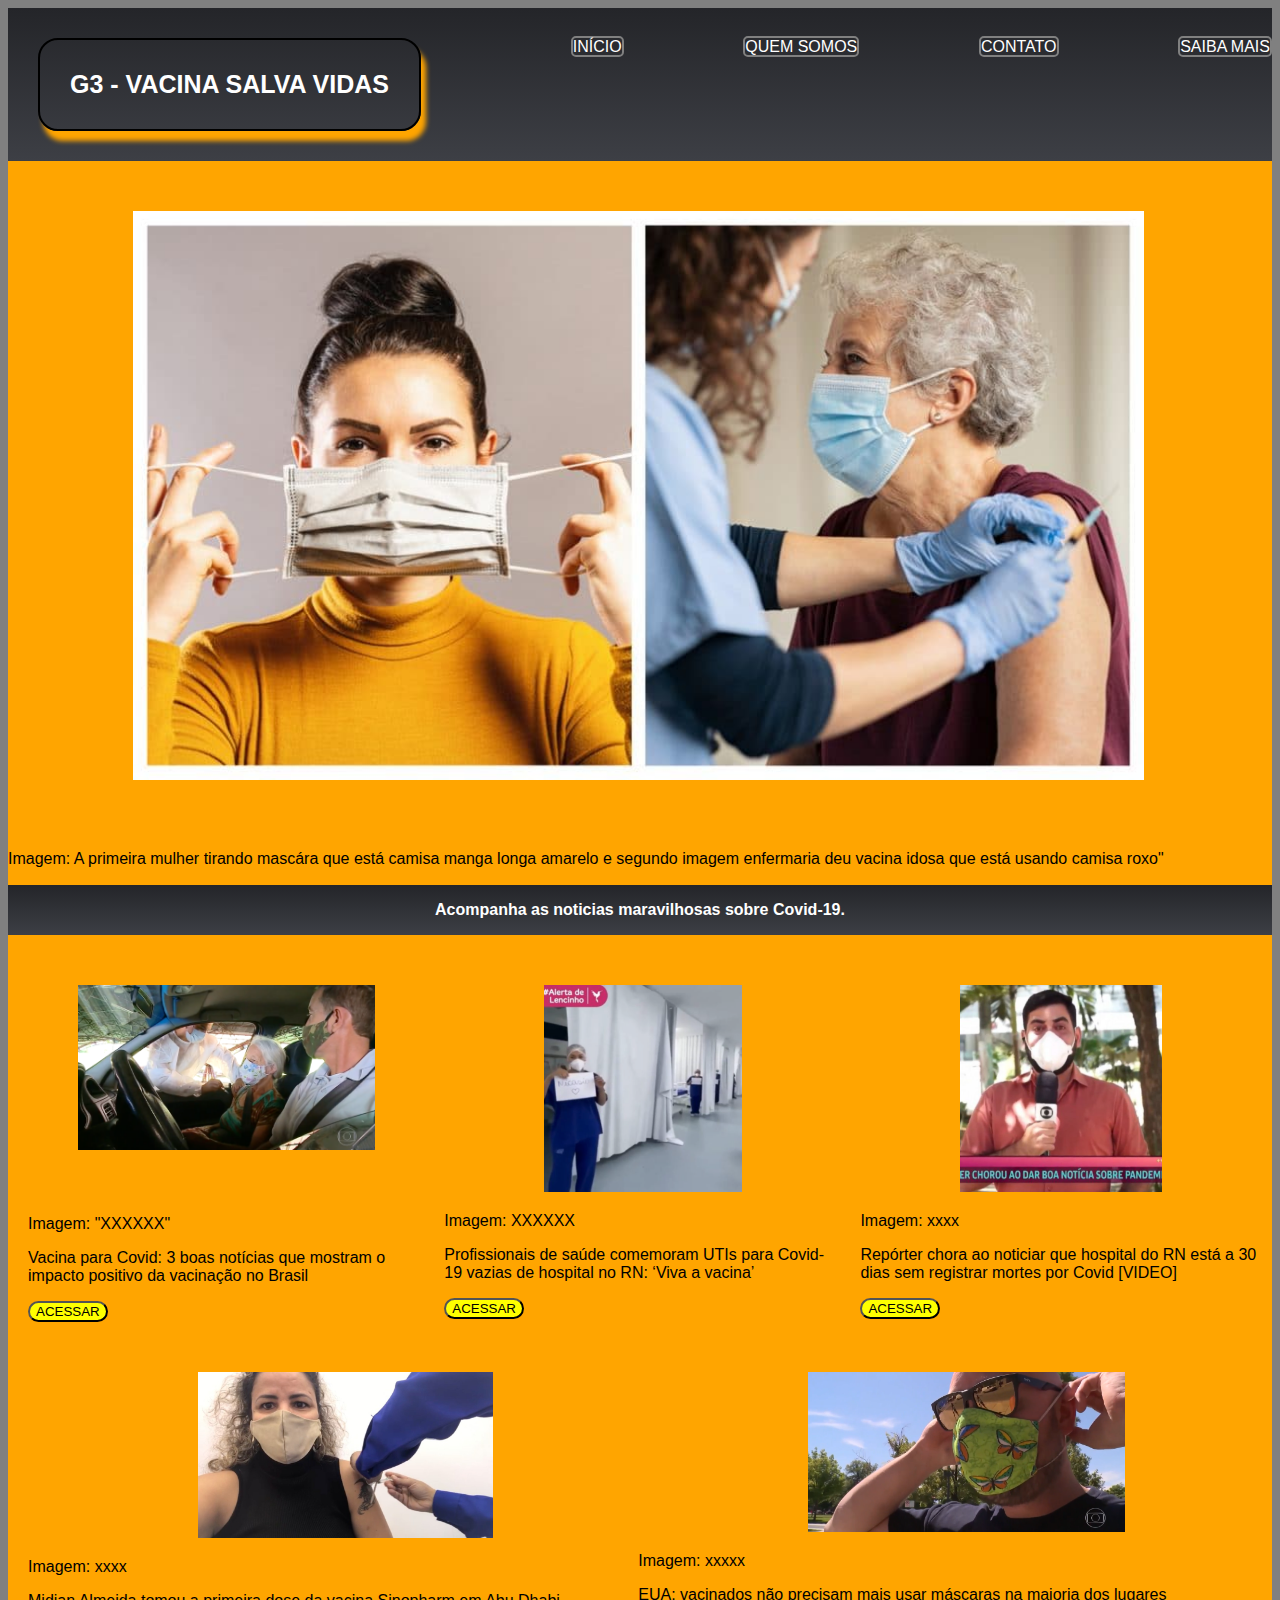
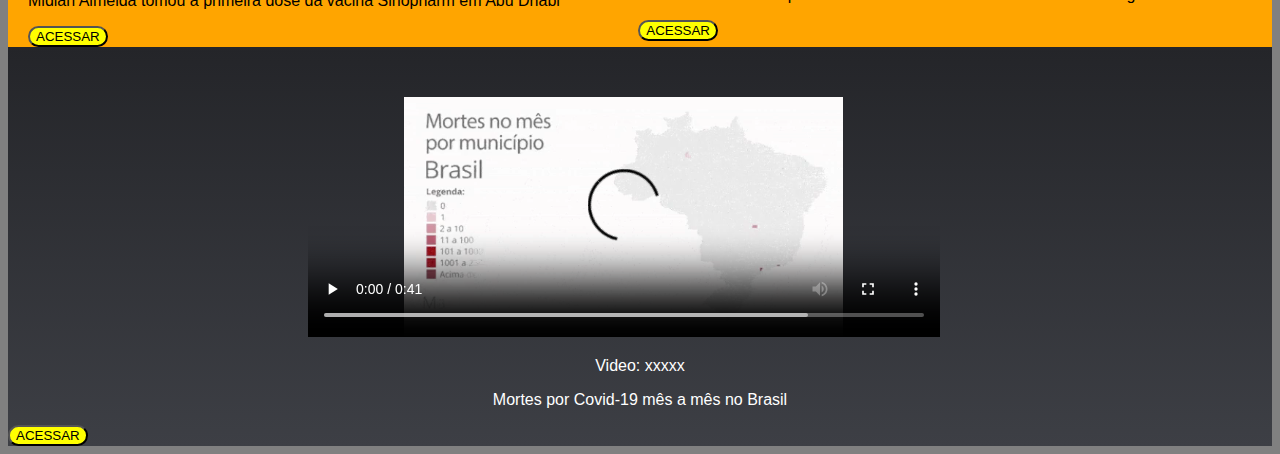
==== html/index.html @ f79d2aa0 "corrigindo+ quem somos e saiba mais" ====
<!DOCTYPE html>
<html lang="pt-br">
<head>
    <meta charset="UTF-8">
    <meta http-equiv="X-UA-Compatible" content="IE=edge">
    <meta name="viewport" content="width=device-width, initial-scale=1.0">
    <link rel="stylesheet" href="../css/estilo.css">
    <title>G3 - Notícias de COVID-19</title>
</head>

<body>

    <!--NAVEGAÇÃO-->
    <div id="navbar">
        <div id="title"> G3 - VACINA SALVA VIDAS </div>
        <div> <a href="index.html" > INÍCIO </a> </div> 
        <div> <a href="QUEM SOMOS.html"> QUEM SOMOS </a> </div>
        <div> <a href="CONTATO.html"> CONTATO </a> </div>
        <div> <a href="SAIBA MAIS.html"> SAIBA MAIS </a> </div>
    </div>
    
    <!--2 IMAGENS VACINADAS-->
    <div id="noticiasPrincipais">
        <img id="imagensPrincipais" src="../imagem/2 pessoas vacinado e livre.jpg" width="80%"/>
        <p> Imagem: A primeira mulher tirando mascára que está camisa manga longa amarelo e segundo imagem enfermaria deu vacina idosa que está usando camisa roxo" </p>
    </div>

    <!--INÍCIO DE NOTÍCIAS-->
    <div id="noticiasGerais">
        <p id="fonte">Acompanha as noticias maravilhosas sobre Covid-19.</p>
    </div>

    <!--QUADRO 1 DE NOTÍCIAS-->
    <div id="noticias1">
        <div class="noticia">
            <img id="imagemPrimario" src="../imagem/A primeira link .png" />
            <p>Imagem: "XXXXXX" </p>
            <p>Vacina para Covid: 3 boas notícias que mostram o impacto positivo da vacinação no Brasil</p>
            <div> <button class="botao" href="SAIBA MAIS.html"> ACESSAR </button> </div>
        </div>  

        <div class="noticia">
            <img id="imagemSecundaria" src="../imagem/segundo link.png" />
            <p>Imagem: XXXXXX</p>
            <p>Profissionais de saúde comemoram UTIs para Covid-19 vazias de hospital no RN: ‘Viva a vacina’</p>
            <div> <button class="botao" href="SAIBA MAIS.html"> ACESSAR </button> </div>
        </div>       

        <div class="noticia">
            <img id="imagemTerceira" src="../imagem/terceiro link.png" />
            <p>Imagem: xxxx</p>
            <p>Repórter chora ao noticiar que hospital do RN está a 30 dias sem registrar mortes por Covid [VIDEO]</p>
            <div> <button class="botao" href="SAIBA MAIS.html"> ACESSAR </button> </div>
        </div>        
    </div>

    <!--QUADRO 2 DE NOTÍCIAS-->
    <div id="noticias2">
        <div class="noticia2">
            <img class="imagem1" src="../imagem/quarta link.jpeg" />
            <p>Imagem: xxxx</p>
            <p>Midian Almeida tomou a primeira dose da vacina Sinopharm em Abu Dhabi</p>
            <div> <button class="botao"href="SAIBA MAIS.html"> ACESSAR </button> </div>
        </div>

        <div class="noticia2">
            <img class="imagem1" src="../imagem/quinto link.png"  />
            <p>Imagem: xxxxx</p>
            <p>EUA: vacinados não precisam mais usar máscaras na maioria dos lugares</p>
            <div> <button class="botao" href="SAIBA MAIS.html"> ACESSAR </button> </div>
        </div>
    </div>

    <!--QUADRO 3 DE VIDEO-->
    <div id=videoContainer>
        <video id="video" width="320" height="240" controls="controls" autoplay="autoplay">
            <source src="../imagem/mes-a-mes.mp4" type="video/mp4">
            <object data="" width="320" height="240">
            <embed width="320" height="240" src="mes-a-mes.mp4">
            </object>
        </video>
        <p class="fonteVideo">Video: xxxxx</p>
        <p class="fonteVideo">Mortes por Covid-19 mês a mês no Brasil</p>
        <div> <button class="botao" href="SAIBA MAIS.html"> ACESSAR </button> </div>
    </div>

</body>
</html>
---- css/estilo.css ----
body{
    background-color: gray;
    font-family:sans-serif;

}

/* NAVEGAÇÃO */
#navbar{
    display: flex;
    justify-content: space-between;
    padding-top: 30px;
    padding-bottom: 30px;
    background-image:  linear-gradient(#242529, #3D3F45);
    
}

a{
    color: white;
    text-decoration: unset;
    border-radius: 5px;
    border: gray 2px solid;
}

#title{
    border-radius: 20px;
    border: black 2px solid;
    justify-content: center;
    display: flex; 
    padding: 30px;
    margin-left: 30px;
    margin-right: 30px;
    font-size: 25px;
    font-style: 20px solid;
    color: white;
    box-shadow: orange 5px 10px 5px;
    font-weight: bold;
} 

/* 2 IMAGENS VACINADAS */
#noticiasPrincipais{
    background-color: orange;
    padding-bottom: 1px;   
}

#imagensPrincipais{
    padding-left: 125px;
    padding-top: 50px;
    padding-bottom: 50px;   
}

/* INÍCIO DE NOTÍCIAS */
#noticiasGerais{
    background-image:linear-gradient(#242529, #3D3F45);
    justify-content: center;
    display: flex;
    margin-top: 0px;
    
}

#fonte{
    color: white;
    font-weight: bold;
}

/* QUADRO 1 DE NOTICIAS */
#noticias1{
    display: flex;
    justify-content: space-between;
    background-color: orange;
    width: 100%;
}

.noticia{
    margin-left: 20px;
}

#imagemPrimario{
    width: 75%;
    padding-top: 50px;
    padding-left: 50px;
    padding-bottom: 45px;
}

#imagemSecundaria{
    padding-left: 100px;
    padding-top: 50px;
    width: 50%;
}

#imagemTerceira{
    padding-left: 100px;
    padding-top: 50px;
    width: 49%;
    padding-bottom: 0px;
}

/* QUADRO 2 DE NOTÍCIAS */
#noticias2{
    display: flex;
    justify-content: space-between;
    background-color: orange;

}

.noticia2{
    margin-left: 20px;
    
}

.imagem1{
    padding-left: 170px;
    padding-top: 50px;
    width: 50%;
    
}

/* QUADRO 3 DE VIDEO */
#videoContainer{
    background-image:linear-gradient(#242529, #3D3F45);
        
}

.fonteVideo{
    justify-content: center;
    display: flex;
    color: white;

}

#video{
    padding-left: 300px;
    width: 50%;
    padding-top: 50px;
    
}

/* BOTÃO */
.botao{
    background-color: yellow;
    border-radius: 20px; 
}
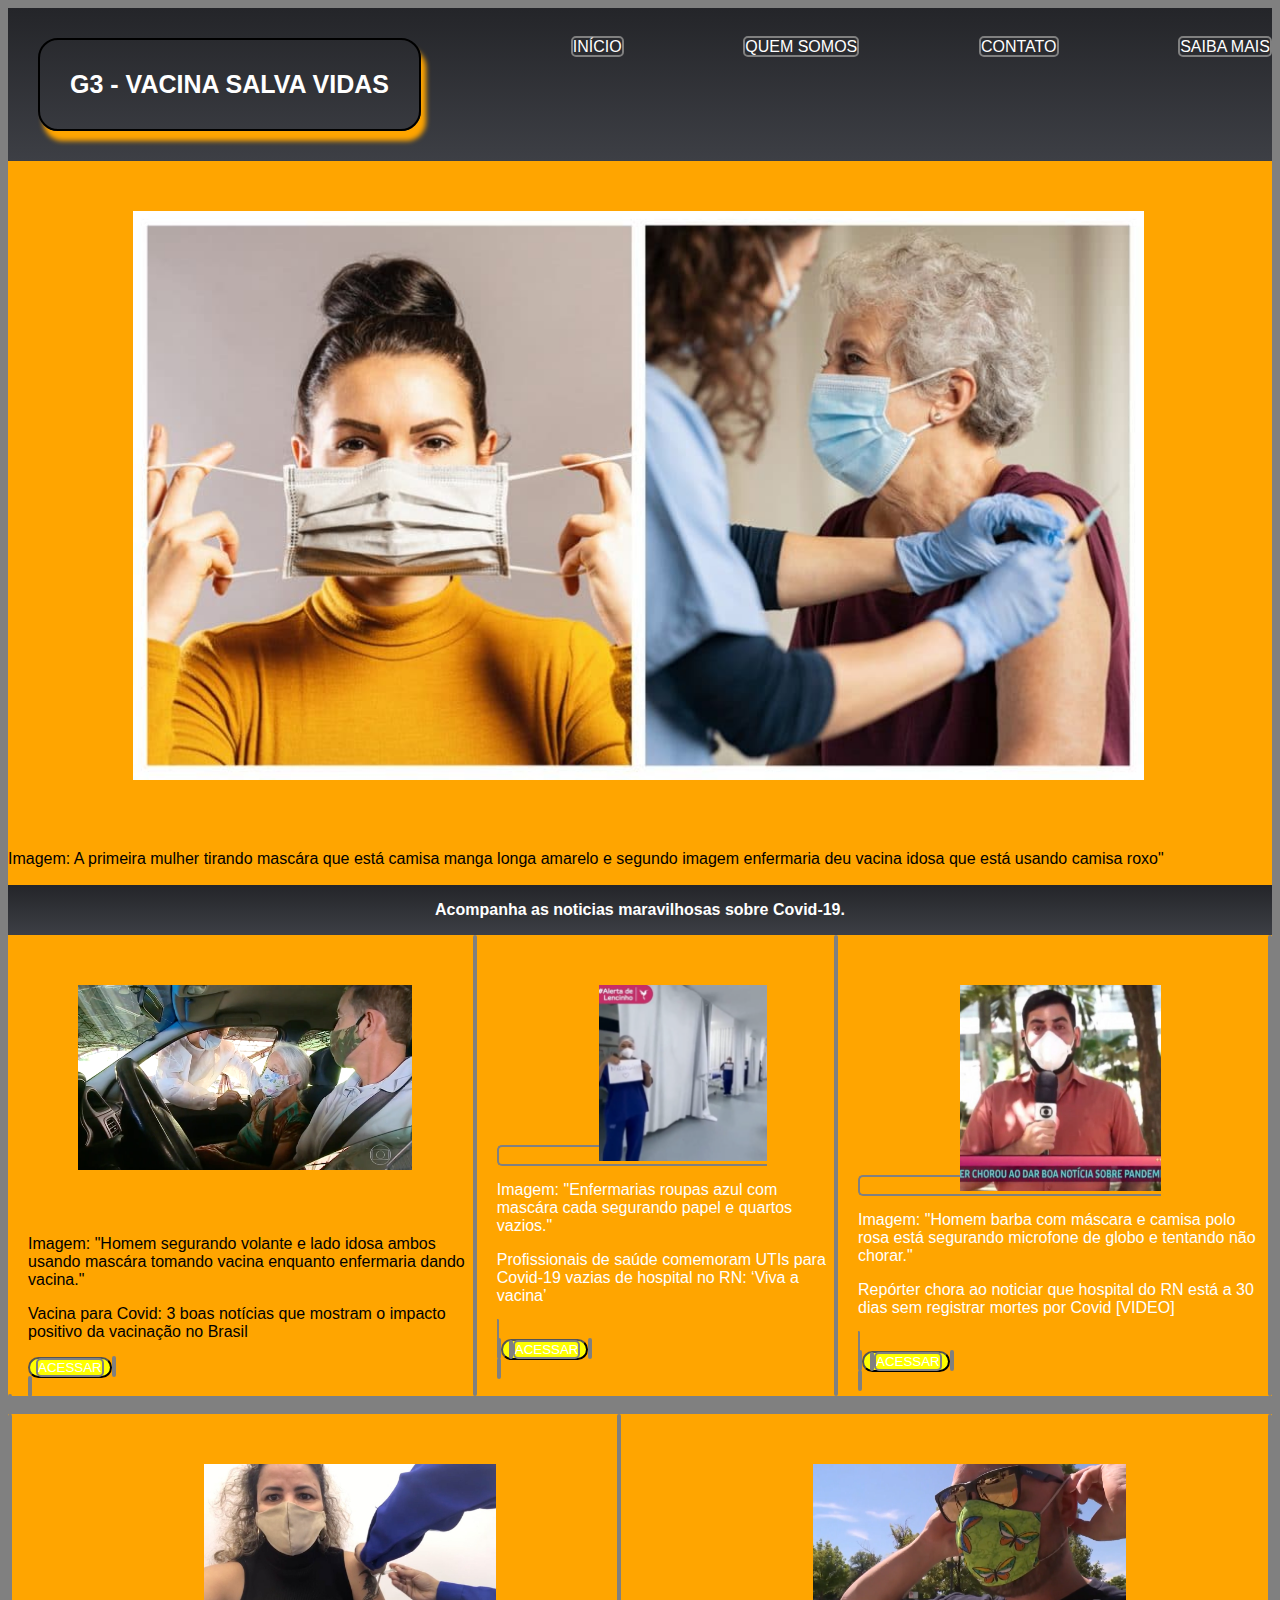
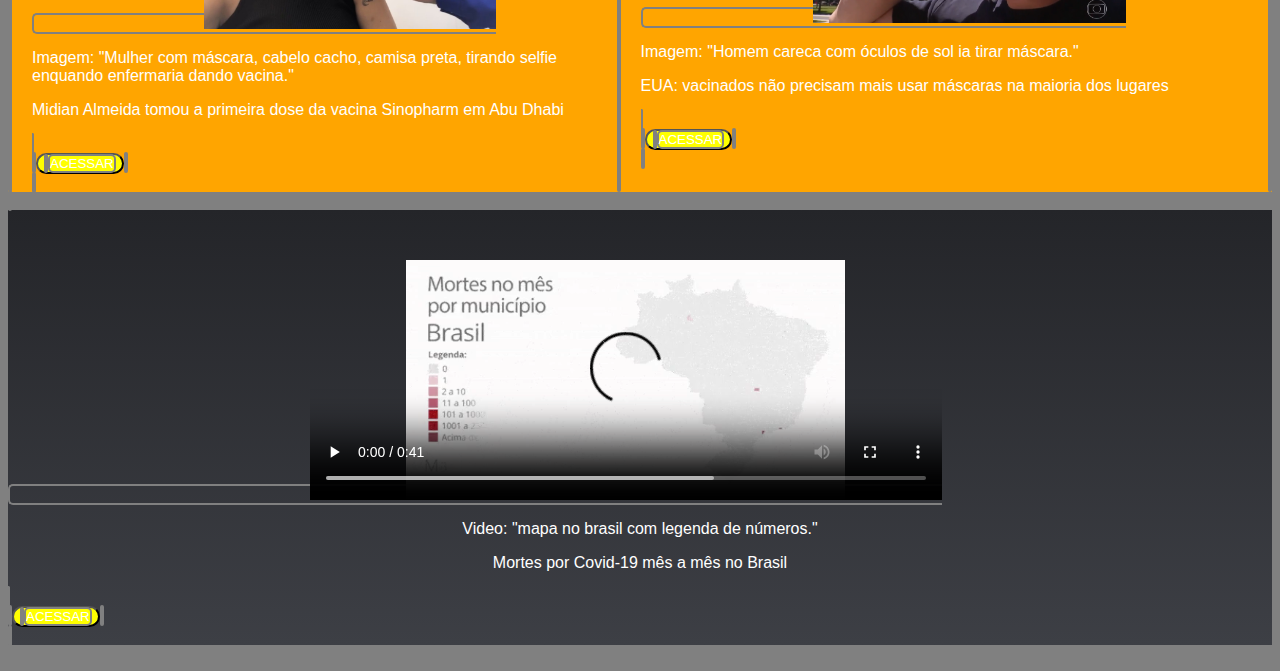
==== commit 7b4086cf: "quase pronto html." ====
--- a/html/index.html
+++ b/html/index.html
@@ -34,23 +34,23 @@
     <div id="noticias1">
         <div class="noticia">
             <img id="imagemPrimario" src="../imagem/A primeira link .png" />
-            <p>Imagem: "XXXXXX" </p>
+            <p>Imagem: "Homem segurando volante e lado idosa ambos usando mascára tomando vacina enquanto enfermaria dando vacina." </p>
             <p>Vacina para Covid: 3 boas notícias que mostram o impacto positivo da vacinação no Brasil</p>
-            <div> <button class="botao" href="SAIBA MAIS.html"> ACESSAR </button> </div>
+            <div> <button class="botao"> <a href="https://g1.globo.com/bemestar/vacina/noticia/2021/05/04/vacina-para-covid-3-boas-noticias-que-mostram-o-impacto-positivo-da-vacinacao-no-brasil.ghtml"> ACESSAR </button> </div>
         </div>  
 
         <div class="noticia">
             <img id="imagemSecundaria" src="../imagem/segundo link.png" />
-            <p>Imagem: XXXXXX</p>
+            <p>Imagem: "Enfermarias roupas azul com mascára cada segurando papel e quartos vazios."</p>
             <p>Profissionais de saúde comemoram UTIs para Covid-19 vazias de hospital no RN: ‘Viva a vacina’</p>
-            <div> <button class="botao" href="SAIBA MAIS.html"> ACESSAR </button> </div>
+            <div> <button class="botao"> <a href="https://razoesparaacreditar.com/hospital-comemora-utis-vazias-covid-19-rn/"> ACESSAR </button> </div>
         </div>       
 
         <div class="noticia">
             <img id="imagemTerceira" src="../imagem/terceiro link.png" />
-            <p>Imagem: xxxx</p>
+            <p>Imagem: "Homem barba com máscara e camisa polo rosa está segurando microfone de globo e tentando não chorar."</p>
             <p>Repórter chora ao noticiar que hospital do RN está a 30 dias sem registrar mortes por Covid [VIDEO]</p>
-            <div> <button class="botao" href="SAIBA MAIS.html"> ACESSAR </button> </div>
+            <div> <button class="botao"> <a href="https://razoesparaacreditar.com/reporter-chora-noticia-hospital-sem-mortes/"> ACESSAR </button> </div>
         </div>        
     </div>
 
@@ -58,16 +58,16 @@
     <div id="noticias2">
         <div class="noticia2">
             <img class="imagem1" src="../imagem/quarta link.jpeg" />
-            <p>Imagem: xxxx</p>
+            <p>Imagem: "Mulher com máscara, cabelo cacho, camisa preta, tirando selfie enquando enfermaria dando vacina."</p>
             <p>Midian Almeida tomou a primeira dose da vacina Sinopharm em Abu Dhabi</p>
-            <div> <button class="botao"href="SAIBA MAIS.html"> ACESSAR </button> </div>
+            <div> <button class="botao"> <a href="https://g1.globo.com/rs/rio-grande-do-sul/noticia/2020/12/29/muito-emocionada-descreve-brasileira-que-tomou-a-vacina-contra-a-covid-19-nos-emirados-arabes.ghtml"> ACESSAR </button> </div>
         </div>
 
         <div class="noticia2">
             <img class="imagem1" src="../imagem/quinto link.png"  />
-            <p>Imagem: xxxxx</p>
+            <p>Imagem: "Homem careca com óculos de sol ia tirar máscara."</p>
             <p>EUA: vacinados não precisam mais usar máscaras na maioria dos lugares</p>
-            <div> <button class="botao" href="SAIBA MAIS.html"> ACESSAR </button> </div>
+            <div> <button class="botao"> <a href="https://g1.globo.com/jornal-nacional/noticia/2021/05/13/eua-retiram-obrigatoriedade-do-uso-de-mascara-para-vacinados-na-maioria-dos-ambientes.ghtml"> ACESSAR </button> </div>
         </div>
     </div>
 
@@ -79,9 +79,9 @@
             <embed width="320" height="240" src="mes-a-mes.mp4">
             </object>
         </video>
-        <p class="fonteVideo">Video: xxxxx</p>
+        <p class="fonteVideo">Video: "mapa no brasil com legenda de números."</p>
         <p class="fonteVideo">Mortes por Covid-19 mês a mês no Brasil</p>
-        <div> <button class="botao" href="SAIBA MAIS.html"> ACESSAR </button> </div>
+        <div> <button class="botao"> <a href="https://g1.globo.com/saude/coronavirus/noticia/2021/10/07/mais-da-metade-dos-municipios-brasileiros-nao-registra-mortes-por-covid-19-em-setembro-maior-indice-desde-maio-de-2020.ghtml"> ACESSAR </button> </div>
     </div>
 
 </body>
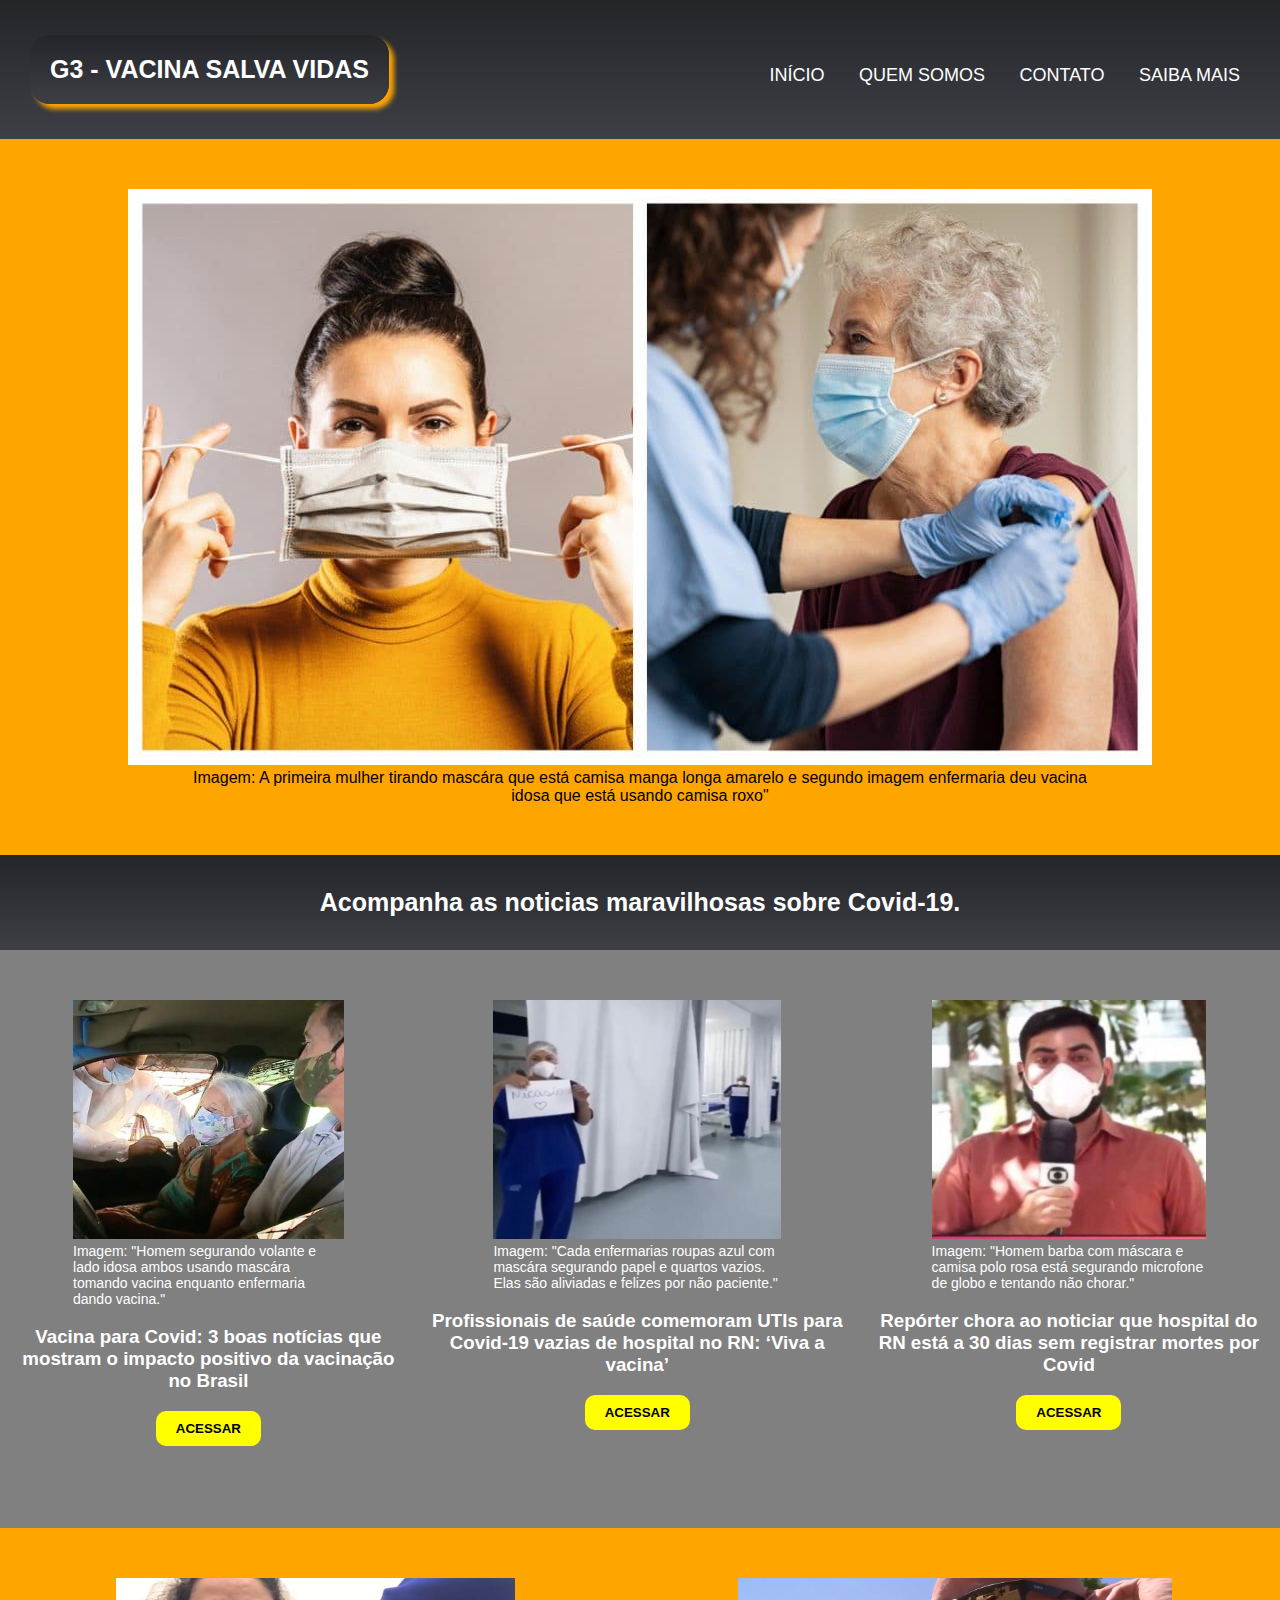
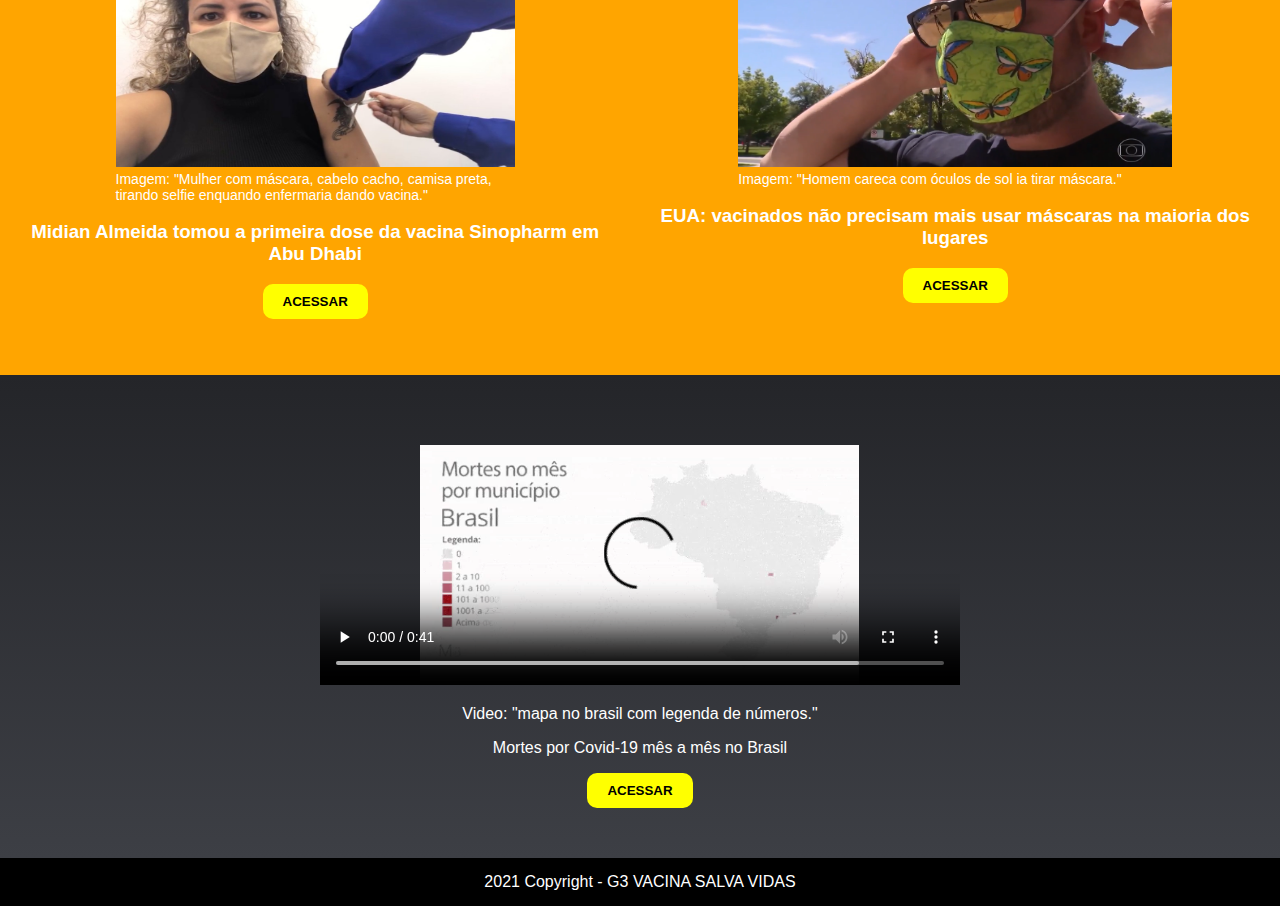
==== commit 58a33552: "fim" ====
--- a/html/index.html
+++ b/html/index.html
@@ -1,5 +1,6 @@
 <!DOCTYPE html>
 <html lang="pt-br">
+
 <head>
     <meta charset="UTF-8">
     <meta http-equiv="X-UA-Compatible" content="IE=edge">
@@ -11,79 +12,95 @@
 <body>
 
     <!--NAVEGAÇÃO-->
-    <div id="navbar">
-        <div id="title"> G3 - VACINA SALVA VIDAS </div>
-        <div> <a href="index.html" > INÍCIO </a> </div> 
-        <div> <a href="QUEM SOMOS.html"> QUEM SOMOS </a> </div>
-        <div> <a href="CONTATO.html"> CONTATO </a> </div>
-        <div> <a href="SAIBA MAIS.html"> SAIBA MAIS </a> </div>
+    <div class="navbar">
+        <div class="title"> G3 - VACINA SALVA VIDAS </div>
+        <ul>
+            <li><a href="index.html"> INÍCIO </a></li>
+            <li><a href="quemsomos.html"> QUEM SOMOS</a></li>
+            <li><a href="contato.html"> CONTATO </a></li>
+            <li><a href="saibamais.html"> SAIBA MAIS </a></li>
+        </ul>
     </div>
-    
+
     <!--2 IMAGENS VACINADAS-->
-    <div id="noticiasPrincipais">
-        <img id="imagensPrincipais" src="../imagem/2 pessoas vacinado e livre.jpg" width="80%"/>
-        <p> Imagem: A primeira mulher tirando mascára que está camisa manga longa amarelo e segundo imagem enfermaria deu vacina idosa que está usando camisa roxo" </p>
+    <div class="noticiasPrincipais">
+        <div class="imagensPrincipais"><img  src="../imagem/2 pessoas vacinado e livre.jpg" width="80%" />
+        <p> Imagem: A primeira mulher tirando mascára que está camisa manga longa amarelo e segundo imagem enfermaria deu vacina idosa que está usando camisa roxo" </p></div>
     </div>
 
     <!--INÍCIO DE NOTÍCIAS-->
-    <div id="noticiasGerais">
-        <p id="fonte">Acompanha as noticias maravilhosas sobre Covid-19.</p>
+    <div class="noticiasGerais">
+        <p class="fonte">Acompanha as noticias maravilhosas sobre Covid-19.</p>
     </div>
 
     <!--QUADRO 1 DE NOTÍCIAS-->
-    <div id="noticias1">
-        <div class="noticia">
-            <img id="imagemPrimario" src="../imagem/A primeira link .png" />
-            <p>Imagem: "Homem segurando volante e lado idosa ambos usando mascára tomando vacina enquanto enfermaria dando vacina." </p>
-            <p>Vacina para Covid: 3 boas notícias que mostram o impacto positivo da vacinação no Brasil</p>
-            <div> <button class="botao"> <a href="https://g1.globo.com/bemestar/vacina/noticia/2021/05/04/vacina-para-covid-3-boas-noticias-que-mostram-o-impacto-positivo-da-vacinacao-no-brasil.ghtml"> ACESSAR </button> </div>
-        </div>  
+    <div class="bloco1">
+        <div class="noticia1">
+            <img class="imagemNews" src="../imagem/primeirolink.png">
+            <p>Imagem: "Homem segurando volante e lado idosa ambos usando mascára tomando vacina enquanto enfermaria
+                dando vacina." </p>
+            <h3>Vacina para Covid: 3 boas notícias que mostram o impacto positivo da vacinação no Brasil</h3>
+            <button class="botao"><a href="https://g1.globo.com/bemestar/vacina/noticia/2021/05/04/vacina-para-covid-3-boas-noticias-que-mostram-o-impacto-positivo-da-vacinacao-no-brasil.ghtml">
+                        ACESSAR</a></button>
+        </div>
 
-        <div class="noticia">
-            <img id="imagemSecundaria" src="../imagem/segundo link.png" />
-            <p>Imagem: "Enfermarias roupas azul com mascára cada segurando papel e quartos vazios."</p>
-            <p>Profissionais de saúde comemoram UTIs para Covid-19 vazias de hospital no RN: ‘Viva a vacina’</p>
-            <div> <button class="botao"> <a href="https://razoesparaacreditar.com/hospital-comemora-utis-vazias-covid-19-rn/"> ACESSAR </button> </div>
-        </div>       
+        <div class="noticia1">
+            <img class="imagemNews" src="../imagem/segundo_link.png">
+            <p>Imagem: "Cada enfermarias roupas azul com mascára segurando papel e quartos vazios. Elas são aliviadas e felizes por não paciente."</p>
+            <h3>Profissionais de saúde comemoram UTIs para Covid-19 vazias de hospital no RN: ‘Viva a vacina’</h3>
+            <button class="botao"><a href="https://razoesparaacreditar.com/hospital-comemora-utis-vazias-covid-19-rn/"> ACESSAR
+                </a></button>
+        </div>
 
-        <div class="noticia">
-            <img id="imagemTerceira" src="../imagem/terceiro link.png" />
-            <p>Imagem: "Homem barba com máscara e camisa polo rosa está segurando microfone de globo e tentando não chorar."</p>
-            <p>Repórter chora ao noticiar que hospital do RN está a 30 dias sem registrar mortes por Covid [VIDEO]</p>
-            <div> <button class="botao"> <a href="https://razoesparaacreditar.com/reporter-chora-noticia-hospital-sem-mortes/"> ACESSAR </button> </div>
-        </div>        
+        <div class="noticia1">
+            <img class="imagemNews" src="../imagem/terceirolink.png">
+            <p>Imagem: "Homem barba com máscara e camisa polo rosa está segurando microfone de globo e tentando não
+                chorar."</p>
+            <h3>Repórter chora ao noticiar que hospital do RN está a 30 dias sem registrar mortes por Covid</h3>
+            <button class="botao"> <a href="https://razoesparaacreditar.com/reporter-chora-noticia-hospital-sem-mortes/"> ACESSAR
+                </a></button>
+        </div>
     </div>
 
     <!--QUADRO 2 DE NOTÍCIAS-->
-    <div id="noticias2">
+    <div class="bloco2">
         <div class="noticia2">
-            <img class="imagem1" src="../imagem/quarta link.jpeg" />
-            <p>Imagem: "Mulher com máscara, cabelo cacho, camisa preta, tirando selfie enquando enfermaria dando vacina."</p>
-            <p>Midian Almeida tomou a primeira dose da vacina Sinopharm em Abu Dhabi</p>
-            <div> <button class="botao"> <a href="https://g1.globo.com/rs/rio-grande-do-sul/noticia/2020/12/29/muito-emocionada-descreve-brasileira-que-tomou-a-vacina-contra-a-covid-19-nos-emirados-arabes.ghtml"> ACESSAR </button> </div>
+            <img class="imagemNews2" src="../imagem/quarta link.jpeg">
+            <p>Imagem: "Mulher com máscara, cabelo cacho, camisa preta, tirando selfie enquando enfermaria dando
+                vacina."</p>
+            <h3>Midian Almeida tomou a primeira dose da vacina Sinopharm em Abu Dhabi</h3>
+            <button class="botao"> <a href="https://g1.globo.com/rs/rio-grande-do-sul/noticia/2020/12/29/muito-emocionada-descreve-brasileira-que-tomou-a-vacina-contra-a-covid-19-nos-emirados-arabes.ghtml">
+                        ACESSAR</a></button>
         </div>
 
         <div class="noticia2">
-            <img class="imagem1" src="../imagem/quinto link.png"  />
+            <img class="imagemNews2" src="../imagem/quinto link.png">
             <p>Imagem: "Homem careca com óculos de sol ia tirar máscara."</p>
-            <p>EUA: vacinados não precisam mais usar máscaras na maioria dos lugares</p>
-            <div> <button class="botao"> <a href="https://g1.globo.com/jornal-nacional/noticia/2021/05/13/eua-retiram-obrigatoriedade-do-uso-de-mascara-para-vacinados-na-maioria-dos-ambientes.ghtml"> ACESSAR </button> </div>
+            <h3>EUA: vacinados não precisam mais usar máscaras na maioria dos lugares</h3>
+            <button class="botao"> <a href="https://g1.globo.com/jornal-nacional/noticia/2021/05/13/eua-retiram-obrigatoriedade-do-uso-de-mascara-para-vacinados-na-maioria-dos-ambientes.ghtml">
+                        ACESSAR </a></button> 
         </div>
     </div>
 
     <!--QUADRO 3 DE VIDEO-->
-    <div id=videoContainer>
-        <video id="video" width="320" height="240" controls="controls" autoplay="autoplay">
+    <div class=videoContainer>
+        <video class="video" width="320" height="240" controls="controls" autoplay="autoplay">
             <source src="../imagem/mes-a-mes.mp4" type="video/mp4">
             <object data="" width="320" height="240">
-            <embed width="320" height="240" src="mes-a-mes.mp4">
+                <embed width="320" height="240" src="mes-a-mes.mp4">
             </object>
         </video>
         <p class="fonteVideo">Video: "mapa no brasil com legenda de números."</p>
         <p class="fonteVideo">Mortes por Covid-19 mês a mês no Brasil</p>
-        <div> <button class="botao"> <a href="https://g1.globo.com/saude/coronavirus/noticia/2021/10/07/mais-da-metade-dos-municipios-brasileiros-nao-registra-mortes-por-covid-19-em-setembro-maior-indice-desde-maio-de-2020.ghtml"> ACESSAR </button> </div>
+        <button class="botao-video"> <a href="https://g1.globo.com/saude/coronavirus/noticia/2021/10/07/mais-da-metade-dos-municipios-brasileiros-nao-registra-mortes-por-covid-19-em-setembro-maior-indice-desde-maio-de-2020.ghtml">
+                    ACESSAR </a></button>
     </div>
 
 </body>
-</html>
 
+<!--FOOTER-->
+<footer>
+    2021 Copyright - G3 VACINA SALVA VIDAS
+</footer>
+
+</html>--- a/css/estilo.css
+++ b/css/estilo.css
@@ -1,141 +1,391 @@
 body{
     background-color: gray;
     font-family:sans-serif;
-
+    margin:0;
+    padding:0;
 }
 
 /* NAVEGAÇÃO */
-#navbar{
-    display: flex;
-    justify-content: space-between;
-    padding-top: 30px;
-    padding-bottom: 30px;
+.navbar{
+    display: block;
+    padding: 30px 0;
     background-image:  linear-gradient(#242529, #3D3F45);
-    
-}
-
-a{
-    color: white;
-    text-decoration: unset;
-    border-radius: 5px;
-    border: gray 2px solid;
-}
-
-#title{
+    justify-content: right;
+}
+ul{
+    float: right;
+    margin: 0 25px;  
+}
+ul li{
+    display: inline-block;
+    line-height: 80px;
+    margin: 0;
+}
+ul li a{
+    display: block;
+    margin: 10px 5px;
+    line-height: 50px;
+    color: white;
+    font-size: 18px;
+    font-weight: bold;
+}
+ul li a:link, ul li a:visited{
+    font-weight: normal;
+    color: white;
+    text-align: center;
+    text-decoration: none;
+    text-transform: uppercase;
+    padding: 10px;
+}
+ul li a:hover{
+    color: orange;
+}
+/*TITULO G3*/
+.title{
+    background-image:  linear-gradient(#242529, #3D3F45);
     border-radius: 20px;
-    border: black 2px solid;
-    justify-content: center;
-    display: flex; 
-    padding: 30px;
-    margin-left: 30px;
-    margin-right: 30px;
+    max-width:40%;
+    border: none solid;
+    display: inline-block; 
+    padding: 20px;
+    margin: 5px 30px;
     font-size: 25px;
     font-style: 20px solid;
     color: white;
-    box-shadow: orange 5px 10px 5px;
+    box-shadow: orange 5px 5px 5px;
     font-weight: bold;
 } 
 
 /* 2 IMAGENS VACINADAS */
-#noticiasPrincipais{
+.noticiasPrincipais{
+    background-color: orange;  
+    padding:50px 0;      
+}
+.noticiasPrincipais p{
+    font-family: Verdana, Geneva, Tahoma, sans-serif;
+    font: size 50px;
+    font-weight:normal;
+    width:70%;
+    margin:0 auto;  
+}
+.imagensPrincipais{
+    text-align: center;
+   justify-content: center;
+}
+
+/* INÍCIO DE NOTÍCIAS */
+.noticiasGerais{
+    background-image:linear-gradient(#242529, #3D3F45);
+    justify-content: center;
+    display: flex;
+    margin:0;
+    padding:8px;
+}
+.fonte{
+    color: white;
+    font-weight: bold;
+    font-size:25px;
+}
+
+/* QUADRO 1 DE NOTICIAS */
+.bloco1{
+    width: 100%;
+    padding: 40px 0;
+    color: white;
+    font-size: 16px;
+    font-weight: normal;
+    margin: 0;
+    display: inline-flex;
+    text-align: center;
+}
+.noticia1{
+    display: inline-block;
+    text-align: center;
+    vertical-align: top;
+    margin: 0 5px;
+    padding:10px;    
+}
+.noticia1 p{
+    font-size: 14px;
+    width:70%;
+    text-align: left;
+    margin:auto;
+}
+.imagemNews{
+    width: 70%;
+    height: 50%;
+}
+
+/* QUADRO 2 DE NOTÍCIAS */
+.bloco2{
+    width: 100%;
+    padding: 40px 0 10px 0;
+    color: white;
+    font-size: 16px;
+    font-weight: normal;
+    margin: 0;
+    display: inline-flex;
+    text-align: center;
     background-color: orange;
-    padding-bottom: 1px;   
-}
-
-#imagensPrincipais{
-    padding-left: 125px;
-    padding-top: 50px;
-    padding-bottom: 50px;   
-}
-
-/* INÍCIO DE NOTÍCIAS */
-#noticiasGerais{
+}
+.noticia2{
+    display: inline-block;
+    text-align: center;
+    vertical-align: top;
+    margin: 0 5px;
+    padding:10px;   
+}
+.noticia2 p{
+    font-size: 14px;
+    width:70%;
+    text-align: left;
+    margin:auto;
+}
+.imagemNews2{
+    width: 70%;
+    height: 50%;
+}
+.noticia2{
+    margin-left: 20px;   
+}
+
+/* QUADRO 3 DE VIDEO */
+.videoContainer{
     background-image:linear-gradient(#242529, #3D3F45);
+    text-align:center;
+    position: relative;
+    padding:20px 0 50px 0;   
+}
+.fonteVideo{
     justify-content: center;
     display: flex;
-    margin-top: 0px;
-    
-}
-
-#fonte{
-    color: white;
-    font-weight: bold;
-}
-
-/* QUADRO 1 DE NOTICIAS */
-#noticias1{
+    color: white;
+}
+.video{
+    width: 50%;
+    padding-top: 50px;   
+}
+
+/*TITULO TODOS html*/
+.blocoGeral{
+    background:orange;
+    margin:0;
+    padding:30px
+}
+.blocoGeral h1{
+    margin:0;
+    color:black;
+    text-align:center;
+}
+
+/*QUADRO 1 DE QUEM SOMOS*/
+.quemSomos h3{
+    font-size:20px;
+}
+.blocoQuemSomos1{
+    width: 100%;
+    padding: 40px 0;
+    color: white;
+    font-size: 16px;
+    font-weight: normal;
+    margin: 0 auto;
+    display: inline-flex;
+    justify-content: center;
+}
+.quemSomos{
+    width:70%;
+    display: inline-block;
+    text-align: center;
+    vertical-align: top;
+    margin: 0 5px;
+    padding:10px;
+}
+.quemSomos p{
+    font-size: 14px;
+    width:70%;
+    text-align: center;
+    margin:auto;
+    margin-top:5px;
+}
+/*QUADRO 2 DE QUEM SOMOS*/
+.blocoQuemSomos2{
+    width: 100%;
+    padding: 40px 0;
+    color: white;
+    font-size: 16px;
+    font-weight: normal;
+    margin: 0 auto;
+    display: inline-flex;
+    justify-content: center;
+}
+.quemSomos2{
+    width:70%;
+    display: inline-block;
+    text-align: center;
+    vertical-align: top;
+    margin: 0 5px;
+    padding:10px;
+}
+.quemSomos2 p{
+    font-size: 14px;
+    width:70%;
+    text-align: center;
+    margin:auto;
+    margin-top:5px;
+}
+.quemSomos2 h3{
+    font-size:20px;
+}
+/*FOTOS DE quemsomos.html*/
+.imagemPrimario{
+    max-width: 70%;
     display: flex;
-    justify-content: space-between;
-    background-color: orange;
-    width: 100%;
-}
-
-.noticia{
-    margin-left: 20px;
-}
-
-#imagemPrimario{
-    width: 75%;
-    padding-top: 50px;
-    padding-left: 50px;
-    padding-bottom: 45px;
-}
-
-#imagemSecundaria{
-    padding-left: 100px;
-    padding-top: 50px;
+    margin:0 auto;
+    text-align:center;
+}
+
+/*PÁGINA DE CONTATO*/
+.blocoForm{
+    display: table;
+    justify-content: space-evenly;
+    margin: 0;
+    padding: 50px 0;
+    font-family: 'Open Sans', sans-serif;
+    font-weight: normal;
+}
+.textoContatinho{
+    display: table-cell;
     width: 50%;
-}
-
-#imagemTerceira{
-    padding-left: 100px;
-    padding-top: 50px;
-    width: 49%;
-    padding-bottom: 0px;
-}
-
-/* QUADRO 2 DE NOTÍCIAS */
-#noticias2{
-    display: flex;
-    justify-content: space-between;
-    background-color: orange;
-
-}
-
-.noticia2{
-    margin-left: 20px;
-    
-}
-
-.imagem1{
-    padding-left: 170px;
-    padding-top: 50px;
-    width: 50%;
-    
-}
-
-/* QUADRO 3 DE VIDEO */
-#videoContainer{
-    background-image:linear-gradient(#242529, #3D3F45);
-        
-}
-
-.fonteVideo{
-    justify-content: center;
-    display: flex;
-    color: white;
-
-}
-
-#video{
-    padding-left: 300px;
-    width: 50%;
-    padding-top: 50px;
-    
-}
-
-/* BOTÃO */
+    margin: 0 0 0 40px;
+    vertical-align: top;
+    padding: 0 20px 0 70px;
+    font-size:20px;
+    text-transform: uppercase;
+}
+/*FORM*/
+.form{
+    display: table-cell;
+    float: right;
+    width: 80%;
+    margin: 0 70px;
+}
+.form1{
+    padding:5px;
+}
+.perguntas{
+    font-size:20px;
+    color:black
+}
+input{
+    width:100%;
+    margin-top:5px;
+    padding:10px 0;
+    border-radius:10px;
+    font-size:15px;
+}
+textarea{
+    width:100%;
+    margin-top:5px;
+    padding:10px 0;
+    border-radius:10px;
+    font-size:15px;
+}
+
+/* BOTÃO DE ACESSAR index.html */
 .botao{
     background-color: yellow;
-    border-radius: 20px; 
-}+    border-radius: 10px; 
+    padding:10px 20px;
+    border:none;
+}
+.botao a{
+    color:black;
+    font-weight:bold;
+    text-decoration:none;
+}
+
+/*BOTÃO DE VÍDEO index.html*/
+.botao-video{
+    background-color: yellow;
+    border-radius: 10px; 
+    padding:10px 20px;
+    border:none;
+    text-align:center;
+}
+.botao-video a{
+    color:black;
+    font-weight:bold;
+    text-decoration:none;
+}
+
+/*BOTÃO DE LINKEDIN quemsomos.html*/
+.botao-linkedin{
+    background-color: #0e76a8;
+    border-radius: 10px; 
+    padding:10px 20px;
+    border:none;
+    text-align:center;
+}
+.botao-linkedin a{
+    color:white;
+    font-weight:bold;
+    text-decoration:none;
+    font-size:18px;
+}
+
+/*BOTÃO DE ENVIAR contato.html*/
+.botao-enviar{
+    background-color: yellow;
+    border-radius: 10px; 
+    padding:10px 20px;
+    border:none;
+    width:50%;
+}
+
+/*PAGINA DE SAIBA MAIS*/
+.blocoSaibaMais{
+    background-image:linear-gradient(#242529, #3D3F45);
+    justify-content: center;
+    display: flex;
+    margin:0;
+    padding:8px 0;
+    color:white;
+}
+/*INÍCIO DE SAIBA MAIS*/
+.blocoSaibaMais1{
+    width: 90%;
+    text-align:center;
+    margin:0 auto;
+    padding:10px 0 40px 0; 
+}
+.fontes{
+    text-align: left;
+}
+.fontes h3{
+    font-size:20px;
+    margin-bottom:0;
+    padding:10px 0;
+}
+.fontes a{
+    color:mediumblue;
+    text-decoration: none;
+    margin:0;    
+}
+
+/*FOOTER*/
+footer{
+    background:black;
+    display:flex;
+    flex-direction:column;
+    color:white;
+    padding:15px 0;
+    text-align:center;
+    width:100%;  
+}
+
+
+
+
+
+
+
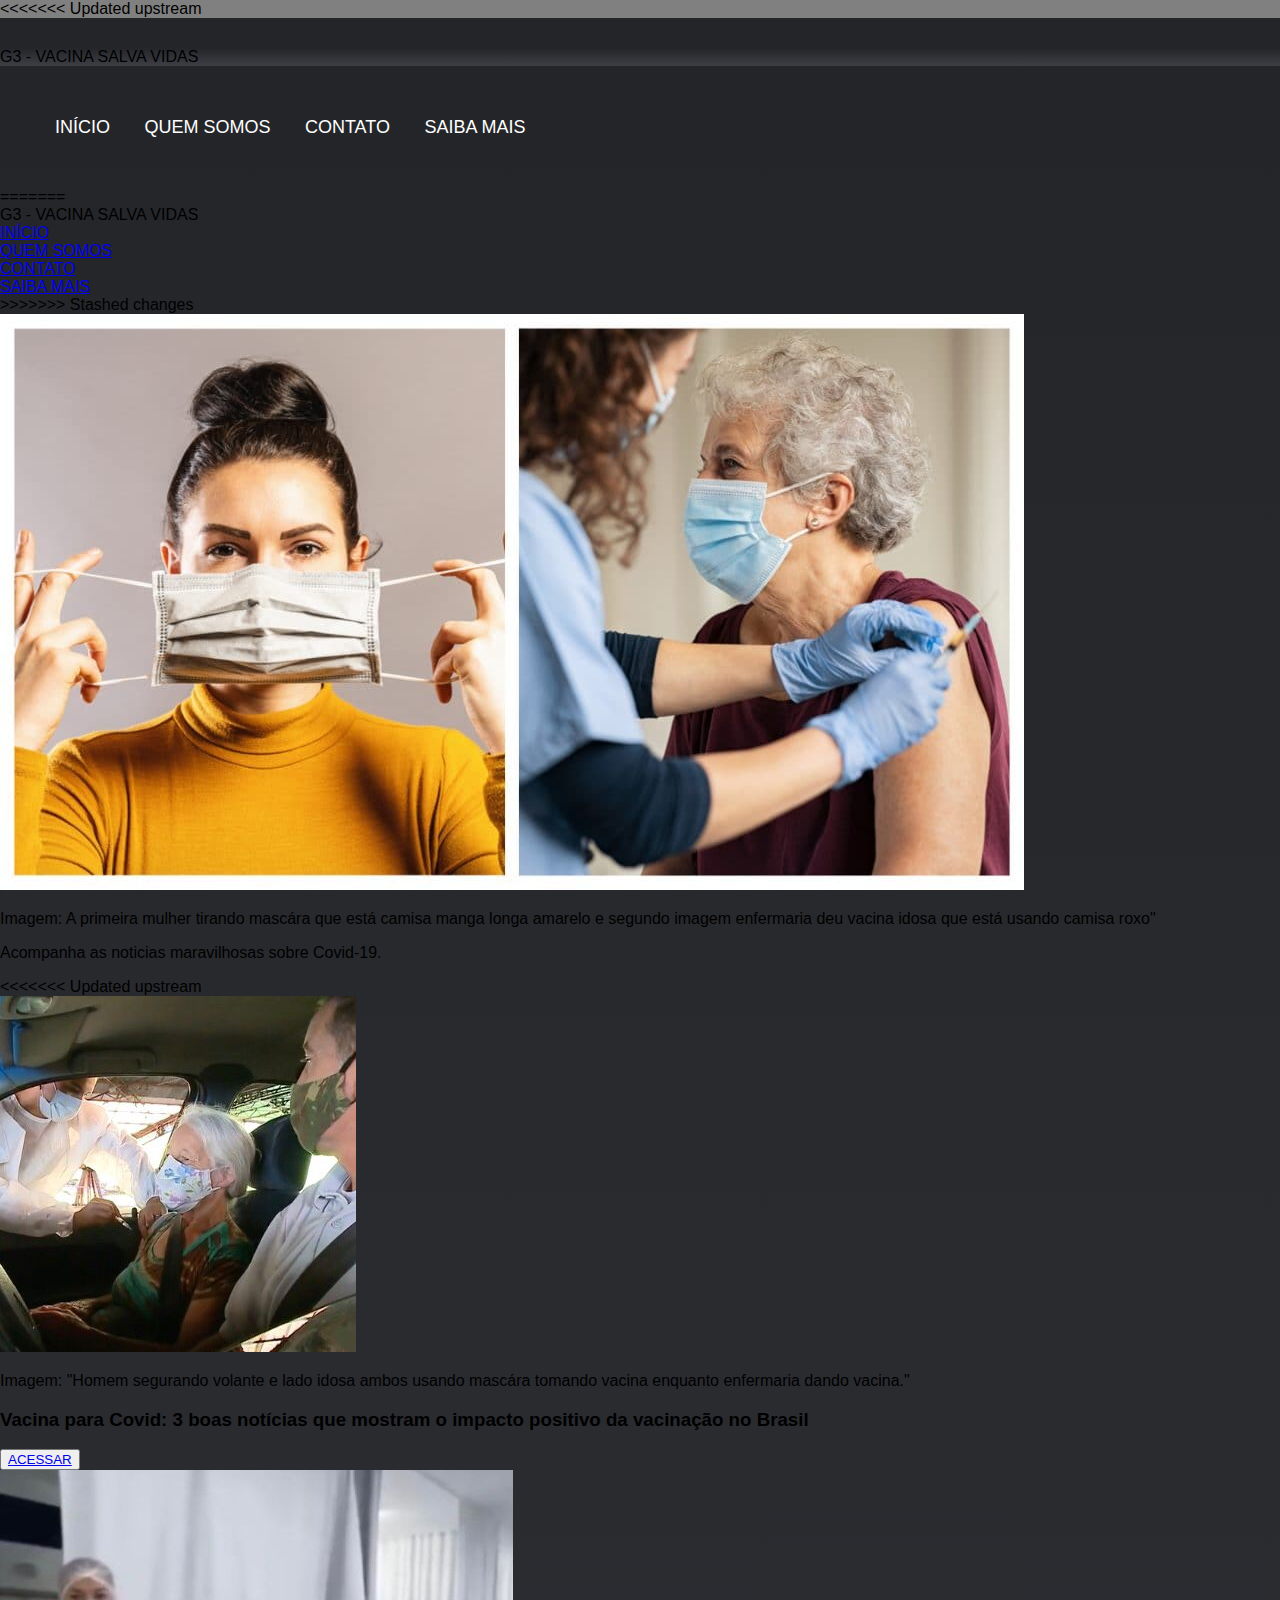
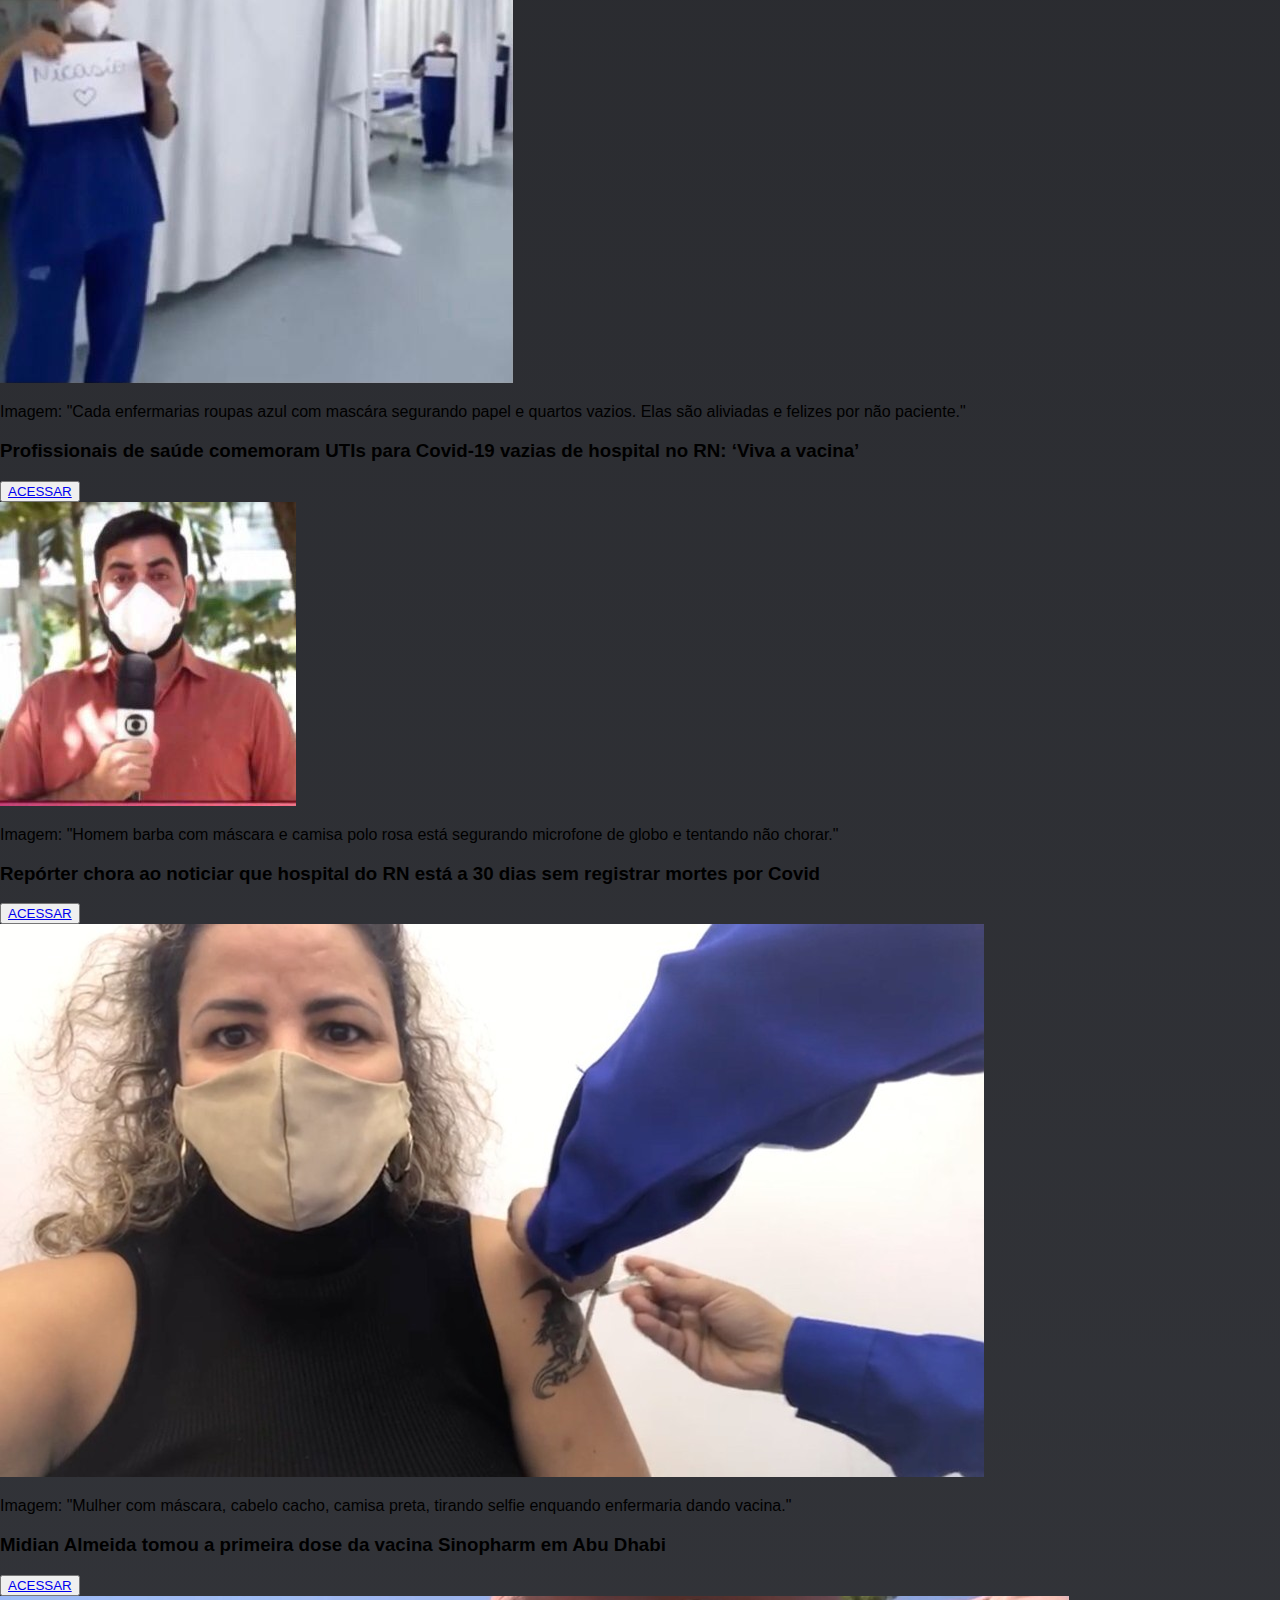
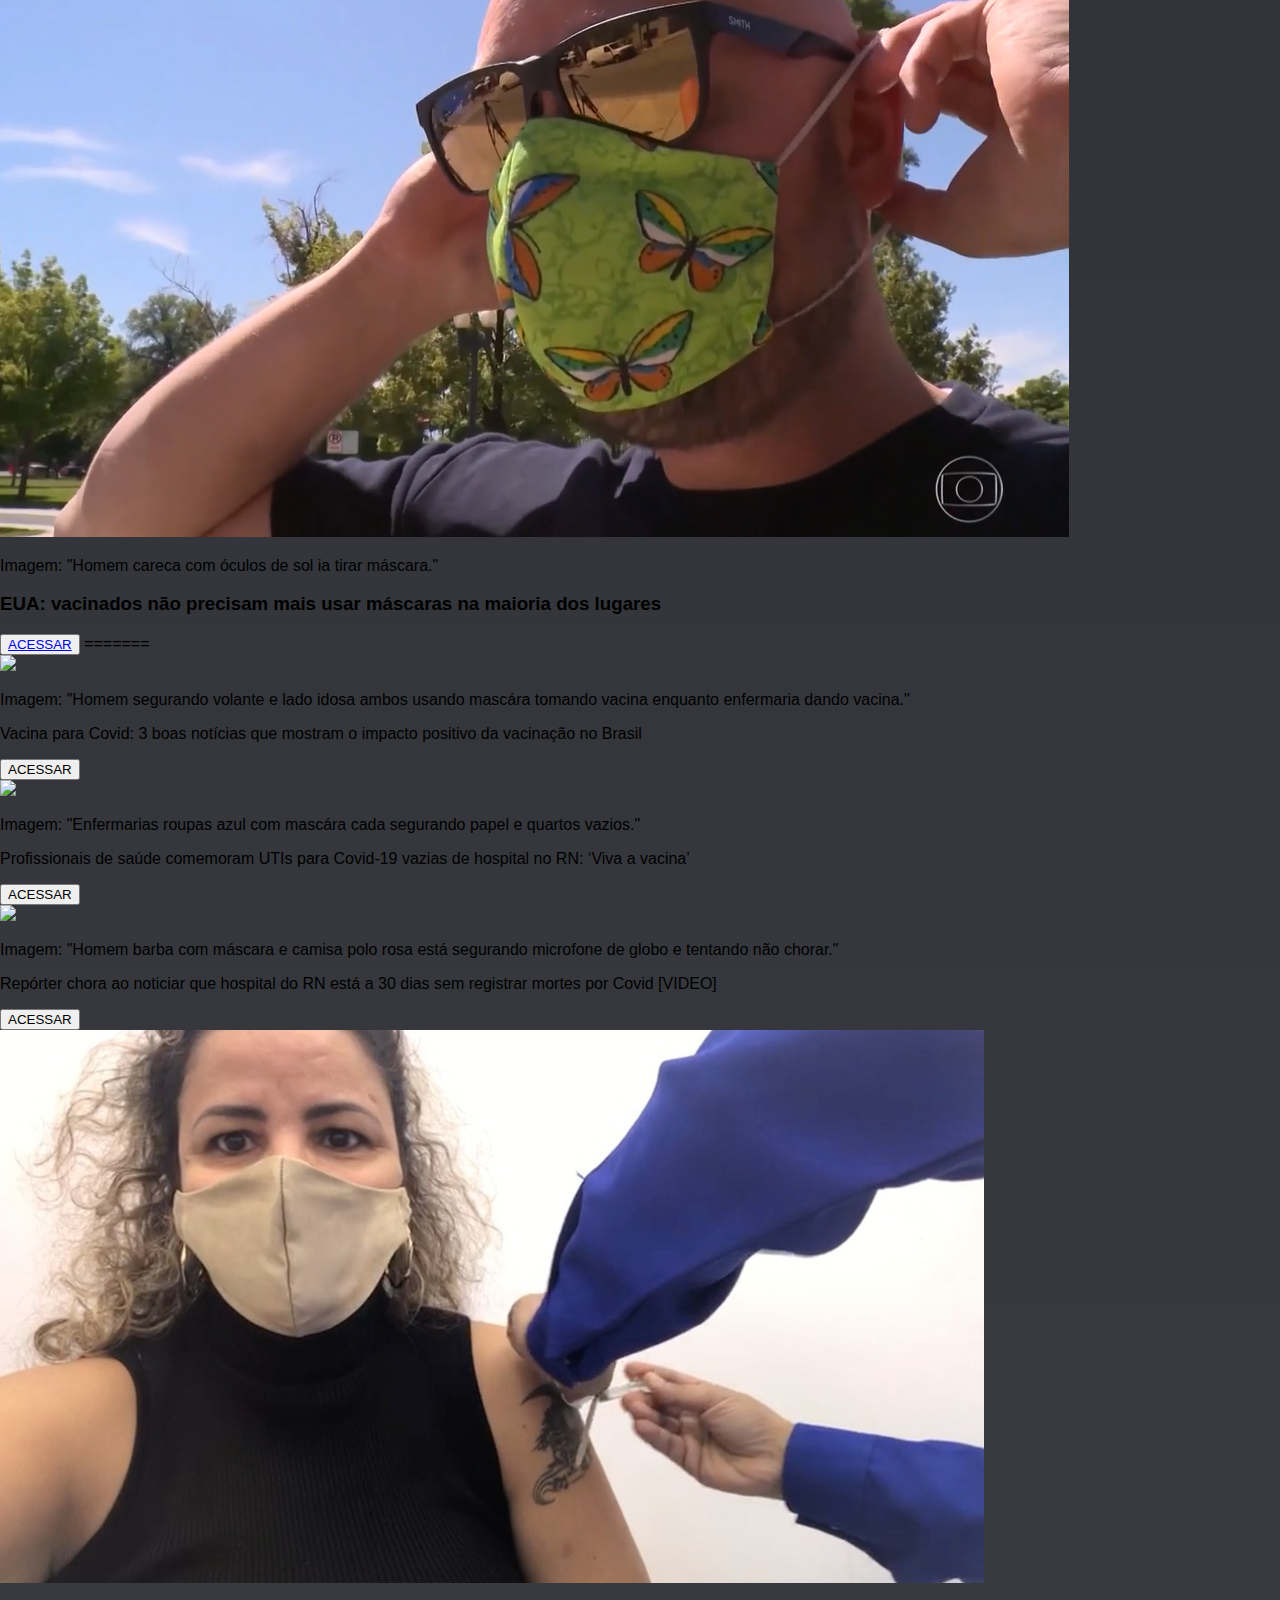
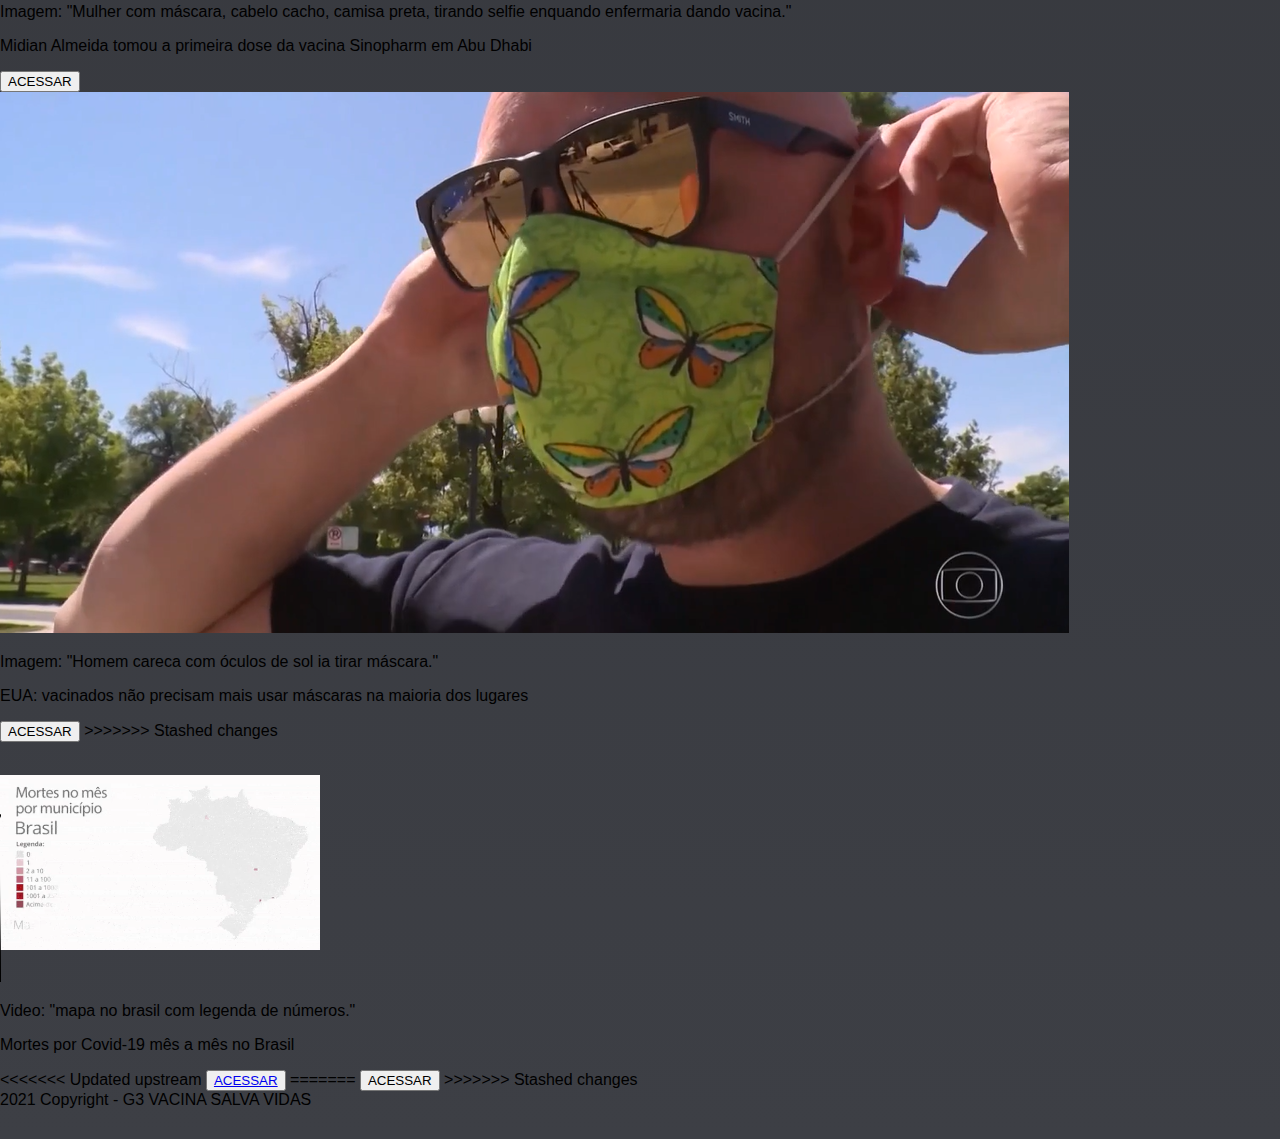
==== commit fd4940bd: "teste" ====
--- a/html/index.html
+++ b/html/index.html
@@ -12,6 +12,7 @@
 <body>
 
     <!--NAVEGAÇÃO-->
+<<<<<<< Updated upstream
     <div class="navbar">
         <div class="title"> G3 - VACINA SALVA VIDAS </div>
         <ul>
@@ -20,6 +21,14 @@
             <li><a href="contato.html"> CONTATO </a></li>
             <li><a href="saibamais.html"> SAIBA MAIS </a></li>
         </ul>
+=======
+    <div id="navbar">
+        <div id="title"> G3 - VACINA SALVA VIDAS </div>
+        <div class="menu"> <a href="index.html" > INÍCIO </a> </div> 
+        <div class="menu"> <a href="QUEM SOMOS.html"> QUEM SOMOS </a> </div>
+        <div class="menu"> <a href="CONTATO.html"> CONTATO </a> </div>
+        <div class="menu"> <a href="SAIBA MAIS.html"> SAIBA MAIS </a> </div>
+>>>>>>> Stashed changes
     </div>
 
     <!--2 IMAGENS VACINADAS-->
@@ -34,6 +43,7 @@
     </div>
 
     <!--QUADRO 1 DE NOTÍCIAS-->
+<<<<<<< Updated upstream
     <div class="bloco1">
         <div class="noticia1">
             <img class="imagemNews" src="../imagem/primeirolink.png">
@@ -79,6 +89,45 @@
             <h3>EUA: vacinados não precisam mais usar máscaras na maioria dos lugares</h3>
             <button class="botao"> <a href="https://g1.globo.com/jornal-nacional/noticia/2021/05/13/eua-retiram-obrigatoriedade-do-uso-de-mascara-para-vacinados-na-maioria-dos-ambientes.ghtml">
                         ACESSAR </a></button> 
+=======
+    <div id="noticias1">
+        <div class="noticia">
+            <img id="imagemPrimario" src="../imagem/A primeira link .png" />
+            <p>Imagem: "Homem segurando volante e lado idosa ambos usando mascára tomando vacina enquanto enfermaria dando vacina." </p>
+            <p>Vacina para Covid: 3 boas notícias que mostram o impacto positivo da vacinação no Brasil</p>
+            <a href="https://g1.globo.com/bemestar/vacina/noticia/2021/05/04/vacina-para-covid-3-boas-noticias-que-mostram-o-impacto-positivo-da-vacinacao-no-brasil.ghtml"> <button class="button"> ACESSAR </button></a>
+        </div>  
+
+        <div class="noticia">
+            <img id="imagemSecundaria" src="../imagem/segundo link.png" />
+            <p>Imagem: "Enfermarias roupas azul com mascára cada segurando papel e quartos vazios."</p>
+            <p>Profissionais de saúde comemoram UTIs para Covid-19 vazias de hospital no RN: ‘Viva a vacina’</p>
+            <a href="https://razoesparaacreditar.com/hospital-comemora-utis-vazias-covid-19-rn/"><button class="button"> ACESSAR </button></a>
+        </div>       
+
+        <div class="noticia">
+            <img id="imagemTerceira" src="../imagem/terceiro link.png" />
+            <p>Imagem: "Homem barba com máscara e camisa polo rosa está segurando microfone de globo e tentando não chorar."</p>
+            <p>Repórter chora ao noticiar que hospital do RN está a 30 dias sem registrar mortes por Covid [VIDEO]</p>
+            <a href="https://razoesparaacreditar.com/reporter-chora-noticia-hospital-sem-mortes/"><button class="button">ACESSAR </button> </a>
+        </div>        
+    </div>
+
+    <!--QUADRO 2 DE NOTÍCIAS-->
+    <div id="noticias2">
+        <div id="noticia2">
+            <img class="imagem1" src="../imagem/quarta link.jpeg" />
+            <p>Imagem: "Mulher com máscara, cabelo cacho, camisa preta, tirando selfie enquando enfermaria dando vacina."</p>
+            <p>Midian Almeida tomou a primeira dose da vacina Sinopharm em Abu Dhabi</p>
+            <a href="https://g1.globo.com/rs/rio-grande-do-sul/noticia/2020/12/29/muito-emocionada-descreve-brasileira-que-tomou-a-vacina-contra-a-covid-19-nos-emirados-arabes.ghtml"><button class="botao"> ACESSAR </button> </a>
+        </div>
+
+        <div id="noticia2-1">
+            <img class="imagem1" src="../imagem/quinto link.png"  />
+            <p>Imagem: "Homem careca com óculos de sol ia tirar máscara."</p>
+            <p>EUA: vacinados não precisam mais usar máscaras na maioria dos lugares</p>
+            <a href="https://g1.globo.com/jornal-nacional/noticia/2021/05/13/eua-retiram-obrigatoriedade-do-uso-de-mascara-para-vacinados-na-maioria-dos-ambientes.ghtml"><button class="botao"> ACESSAR </button></a>
+>>>>>>> Stashed changes
         </div>
     </div>
 
@@ -92,8 +141,12 @@
         </video>
         <p class="fonteVideo">Video: "mapa no brasil com legenda de números."</p>
         <p class="fonteVideo">Mortes por Covid-19 mês a mês no Brasil</p>
+<<<<<<< Updated upstream
         <button class="botao-video"> <a href="https://g1.globo.com/saude/coronavirus/noticia/2021/10/07/mais-da-metade-dos-municipios-brasileiros-nao-registra-mortes-por-covid-19-em-setembro-maior-indice-desde-maio-de-2020.ghtml">
                     ACESSAR </a></button>
+=======
+        <a href="https://g1.globo.com/saude/coronavirus/noticia/2021/10/07/mais-da-metade-dos-municipios-brasileiros-nao-registra-mortes-por-covid-19-em-setembro-maior-indice-desde-maio-de-2020.ghtml"><button id="botaoVideo"> ACESSAR </button></a>
+>>>>>>> Stashed changes
     </div>
 
 </body>
--- a/css/estilo.css
+++ b/css/estilo.css
@@ -12,6 +12,7 @@
     background-image:  linear-gradient(#242529, #3D3F45);
     justify-content: right;
 }
+<<<<<<< Updated upstream
 ul{
     float: right;
     margin: 0 25px;  
@@ -43,6 +44,23 @@
 /*TITULO G3*/
 .title{
     background-image:  linear-gradient(#242529, #3D3F45);
+=======
+
+
+#navbar a {
+    color: white;
+    text-decoration: unset;
+    border-radius: 5px;
+    border: gray 2px solid;
+} 
+.menu{
+    padding-top: 50px;
+    margin-right: 90px;
+}
+
+
+#title{
+>>>>>>> Stashed changes
     border-radius: 20px;
     max-width:40%;
     border: none solid;
@@ -57,9 +75,16 @@
 } 
 
 /* 2 IMAGENS VACINADAS */
+<<<<<<< Updated upstream
 .noticiasPrincipais{
     background-color: orange;  
     padding:50px 0;      
+=======
+#noticiasPrincipais{
+    background-color: #ff4e00;
+    background-image: linear-gradient(315deg, #ff4e00 0%, #ec9f05 74%);
+    padding-bottom: 1px;   
+>>>>>>> Stashed changes
 }
 .noticiasPrincipais p{
     font-family: Verdana, Geneva, Tahoma, sans-serif;
@@ -78,17 +103,36 @@
     background-image:linear-gradient(#242529, #3D3F45);
     justify-content: center;
     display: flex;
+<<<<<<< Updated upstream
     margin:0;
     padding:8px;
+=======
+    margin-top: 0px;
+    padding-top: 20px;
+    padding-bottom: 20px;
+    
+>>>>>>> Stashed changes
 }
 .fonte{
     color: white;
     font-weight: bold;
+<<<<<<< Updated upstream
     font-size:25px;
 }
 
 /* QUADRO 1 DE NOTICIAS */
 .bloco1{
+=======
+    font-size: 25px;
+}
+
+/* QUADRO 1 DE NOTICIAS */
+#noticias1{
+    display: flex;
+    justify-content: space-between;
+    background-color: #ff4e00;
+    background-image: linear-gradient(315deg, #ff4e00 0%, #ec9f05 74%);
+>>>>>>> Stashed changes
     width: 100%;
     padding: 40px 0;
     color: white;
@@ -105,6 +149,7 @@
     margin: 0 5px;
     padding:10px;    
 }
+<<<<<<< Updated upstream
 .noticia1 p{
     font-size: 14px;
     width:70%;
@@ -147,6 +192,62 @@
 }
 .noticia2{
     margin-left: 20px;   
+=======
+
+#imagemPrimario{
+    width: 75%;
+    margin-top: 50px;
+    margin-left: 50px;
+    margin-bottom: 45px;
+   
+}
+
+#imagemSecundaria{
+    margin-left: 100px;
+    margin-top: 50px;
+    width: 51%;
+    margin-bottom: 45px;
+}
+
+#imagemTerceira{
+    margin-left: 100px;
+    margin-top: 50px;
+    width: 49%;
+    margin-bottom: 45px;
+   
+}
+
+/* QUADRO 2 DE NOTÍCIAS */
+#noticias2{
+    display: flex;
+    justify-content: space-between;
+    background-color: #ff4e00;
+    background-image: linear-gradient(315deg, #ff4e00 0%, #ec9f05 74%);
+    padding-bottom: 50px;
+
+}
+
+#noticia2{
+    margin-left: 20px;
+
+}
+
+#noticia2-1{
+    margin-left: 20px;
+}
+
+#noticia2-1 p{
+    margin-left: 50px;
+    
+}
+
+.imagem1{
+    margin-left: 170px;
+    margin-top: 50px;
+    margin-bottom: 45px;
+    width: 50%;
+    
+>>>>>>> Stashed changes
 }
 
 /* QUADRO 3 DE VIDEO */
@@ -291,6 +392,7 @@
     font-size:15px;
 }
 
+<<<<<<< Updated upstream
 /* BOTÃO DE ACESSAR index.html */
 .botao{
     background-color: yellow;
@@ -332,6 +434,43 @@
     text-decoration:none;
     font-size:18px;
 }
+=======
+/* BOTÃO */
+.button{
+    background-color: blue;
+    color: white;
+    border-radius: 20px;
+    margin-left: 300px; 
+}
+
+.botao{
+    background-color: blue;
+    color: white;
+    border-radius: 20px;
+    margin-left: 500px; 
+}
+
+#botaoVideo{
+    background-color: blue;
+    color: white;
+    border-radius: 20px;
+    margin-left: 800px; 
+}
+
+
+/* PÁGINA CONTATO */
+#contato{
+    justify-content: center;
+    display: flex;
+    font-weight: bold;
+    color:white;
+    font-size: 40px;
+    padding-top: 50px;
+    padding-bottom: 50px;
+    background-color: #ff4e00;
+    background-image :linear-gradient(315deg, #ff4e00 0%, #ec9f05 74%);
+
+>>>>>>> Stashed changes
 
 /*BOTÃO DE ENVIAR contato.html*/
 .botao-enviar{
@@ -372,6 +511,7 @@
     margin:0;    
 }
 
+<<<<<<< Updated upstream
 /*FOOTER*/
 footer{
     background:black;
@@ -387,5 +527,27 @@
 
 
 
-
-
+=======
+#textoContatinho{
+    display: flex;
+    justify-content: space-evenly;
+    background-image:linear-gradient(#242529, #3D3F45);
+    padding-bottom: 50px;
+}
+
+#fonteContatinho{
+    padding-top: 100px;
+    font-size: 25px;
+    color: white;
+}
+
+#form p{
+    color: white;
+}
+
+.mensagem{
+    padding-bottom: 40px;
+}
+>>>>>>> Stashed changes
+
+
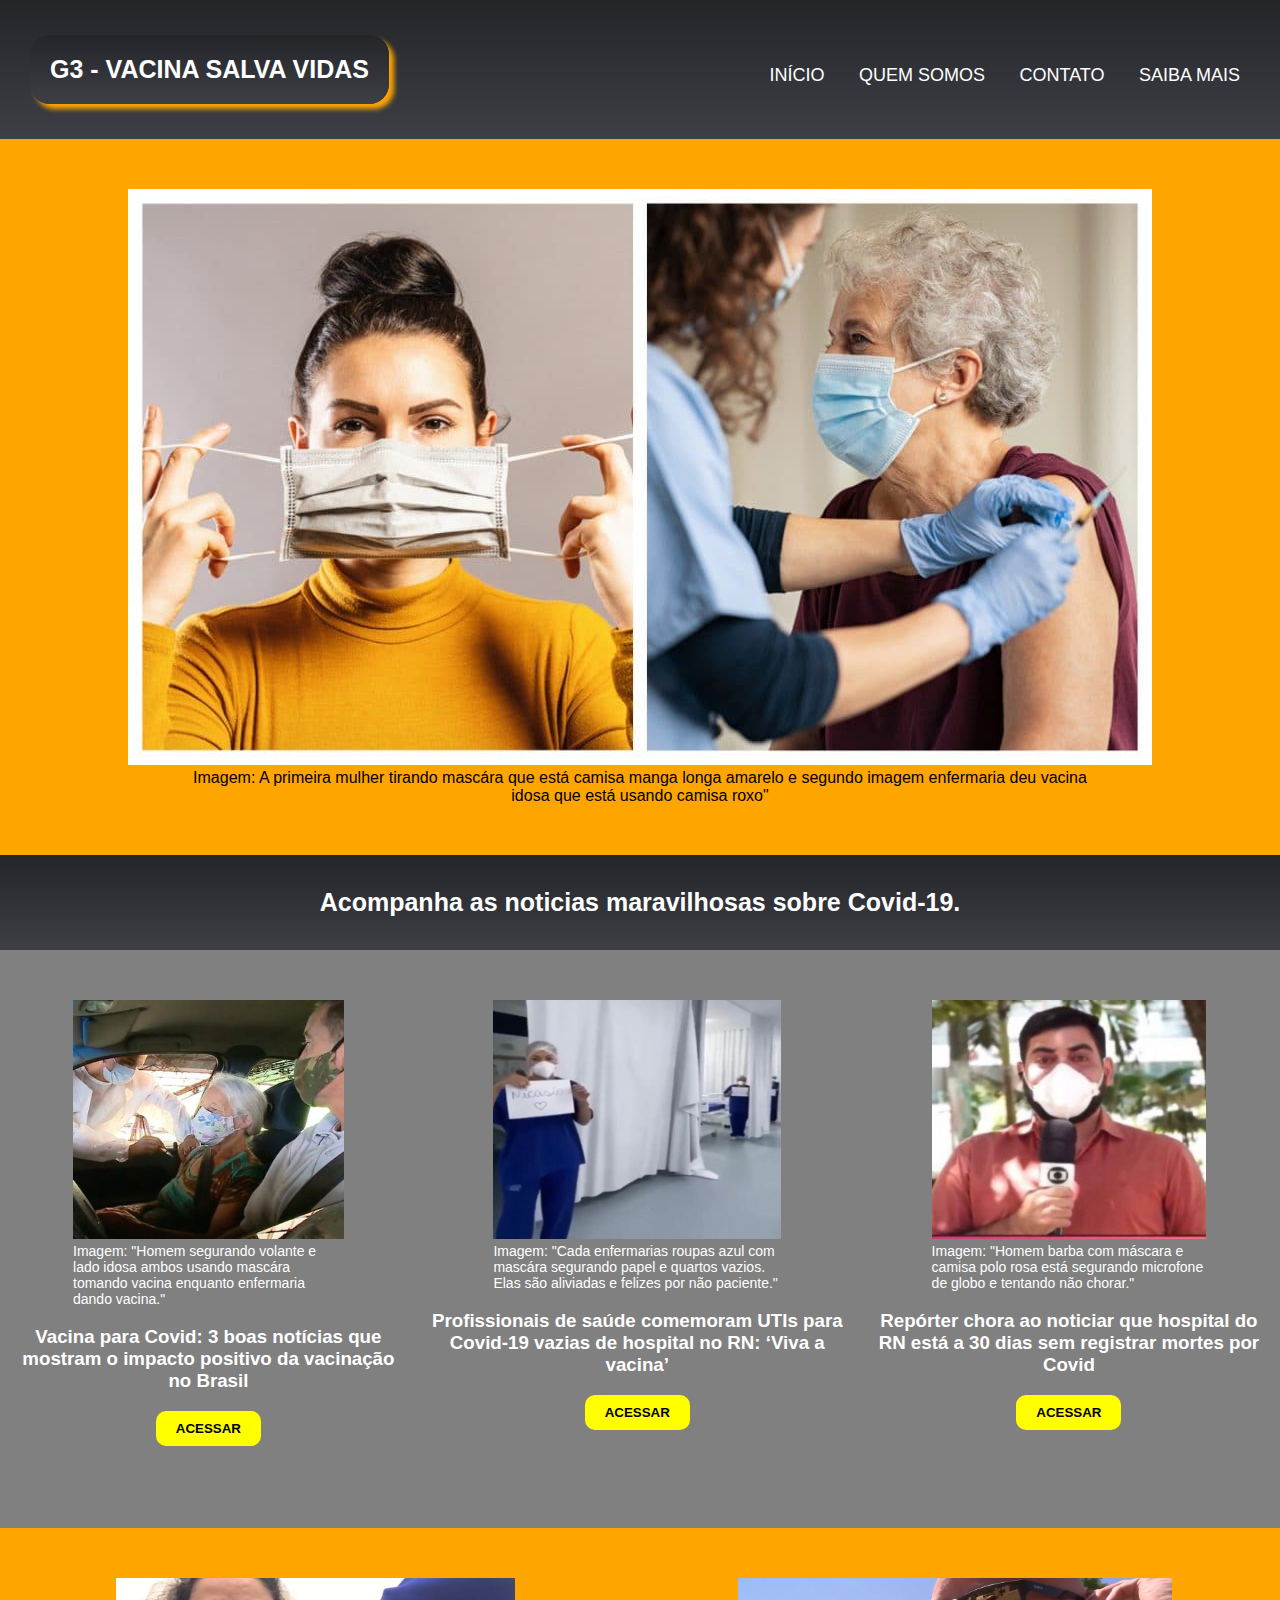
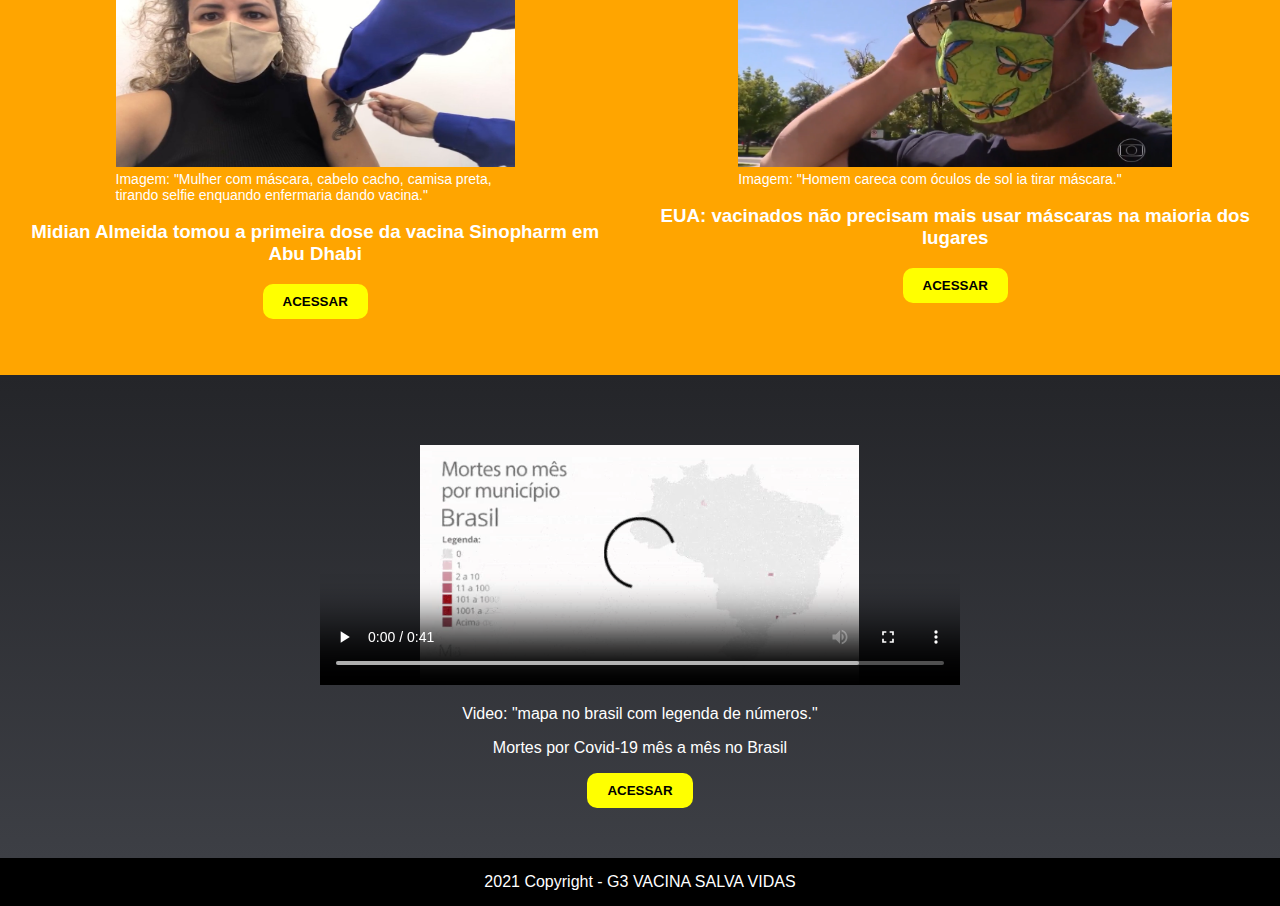
==== commit 88af00e3: "merge resolvido" ====
--- a/html/index.html
+++ b/html/index.html
@@ -12,7 +12,6 @@
 <body>
 
     <!--NAVEGAÇÃO-->
-<<<<<<< Updated upstream
     <div class="navbar">
         <div class="title"> G3 - VACINA SALVA VIDAS </div>
         <ul>
@@ -21,14 +20,6 @@
             <li><a href="contato.html"> CONTATO </a></li>
             <li><a href="saibamais.html"> SAIBA MAIS </a></li>
         </ul>
-=======
-    <div id="navbar">
-        <div id="title"> G3 - VACINA SALVA VIDAS </div>
-        <div class="menu"> <a href="index.html" > INÍCIO </a> </div> 
-        <div class="menu"> <a href="QUEM SOMOS.html"> QUEM SOMOS </a> </div>
-        <div class="menu"> <a href="CONTATO.html"> CONTATO </a> </div>
-        <div class="menu"> <a href="SAIBA MAIS.html"> SAIBA MAIS </a> </div>
->>>>>>> Stashed changes
     </div>
 
     <!--2 IMAGENS VACINADAS-->
@@ -43,23 +34,20 @@
     </div>
 
     <!--QUADRO 1 DE NOTÍCIAS-->
-<<<<<<< Updated upstream
     <div class="bloco1">
         <div class="noticia1">
             <img class="imagemNews" src="../imagem/primeirolink.png">
             <p>Imagem: "Homem segurando volante e lado idosa ambos usando mascára tomando vacina enquanto enfermaria
                 dando vacina." </p>
             <h3>Vacina para Covid: 3 boas notícias que mostram o impacto positivo da vacinação no Brasil</h3>
-            <button class="botao"><a href="https://g1.globo.com/bemestar/vacina/noticia/2021/05/04/vacina-para-covid-3-boas-noticias-que-mostram-o-impacto-positivo-da-vacinacao-no-brasil.ghtml">
-                        ACESSAR</a></button>
+            <button class="botao"><a href="https://g1.globo.com/bemestar/vacina/noticia/2021/05/04/vacina-para-covid-3-boas-noticias-que-mostram-o-impacto-positivo-da-vacinacao-no-brasil.ghtml">ACESSAR</a></button>
         </div>
 
         <div class="noticia1">
             <img class="imagemNews" src="../imagem/segundo_link.png">
             <p>Imagem: "Cada enfermarias roupas azul com mascára segurando papel e quartos vazios. Elas são aliviadas e felizes por não paciente."</p>
             <h3>Profissionais de saúde comemoram UTIs para Covid-19 vazias de hospital no RN: ‘Viva a vacina’</h3>
-            <button class="botao"><a href="https://razoesparaacreditar.com/hospital-comemora-utis-vazias-covid-19-rn/"> ACESSAR
-                </a></button>
+            <button class="botao"><a href="https://razoesparaacreditar.com/hospital-comemora-utis-vazias-covid-19-rn/"> ACESSAR</a></button>
         </div>
 
         <div class="noticia1">
@@ -67,8 +55,7 @@
             <p>Imagem: "Homem barba com máscara e camisa polo rosa está segurando microfone de globo e tentando não
                 chorar."</p>
             <h3>Repórter chora ao noticiar que hospital do RN está a 30 dias sem registrar mortes por Covid</h3>
-            <button class="botao"> <a href="https://razoesparaacreditar.com/reporter-chora-noticia-hospital-sem-mortes/"> ACESSAR
-                </a></button>
+            <button class="botao"> <a href="https://razoesparaacreditar.com/reporter-chora-noticia-hospital-sem-mortes/"> ACESSAR</a></button>
         </div>
     </div>
 
@@ -79,55 +66,14 @@
             <p>Imagem: "Mulher com máscara, cabelo cacho, camisa preta, tirando selfie enquando enfermaria dando
                 vacina."</p>
             <h3>Midian Almeida tomou a primeira dose da vacina Sinopharm em Abu Dhabi</h3>
-            <button class="botao"> <a href="https://g1.globo.com/rs/rio-grande-do-sul/noticia/2020/12/29/muito-emocionada-descreve-brasileira-que-tomou-a-vacina-contra-a-covid-19-nos-emirados-arabes.ghtml">
-                        ACESSAR</a></button>
+            <button class="botao"> <a href="https://g1.globo.com/rs/rio-grande-do-sul/noticia/2020/12/29/muito-emocionada-descreve-brasileira-que-tomou-a-vacina-contra-a-covid-19-nos-emirados-arabes.ghtml"> ACESSAR</a></button>
         </div>
 
         <div class="noticia2">
             <img class="imagemNews2" src="../imagem/quinto link.png">
             <p>Imagem: "Homem careca com óculos de sol ia tirar máscara."</p>
             <h3>EUA: vacinados não precisam mais usar máscaras na maioria dos lugares</h3>
-            <button class="botao"> <a href="https://g1.globo.com/jornal-nacional/noticia/2021/05/13/eua-retiram-obrigatoriedade-do-uso-de-mascara-para-vacinados-na-maioria-dos-ambientes.ghtml">
-                        ACESSAR </a></button> 
-=======
-    <div id="noticias1">
-        <div class="noticia">
-            <img id="imagemPrimario" src="../imagem/A primeira link .png" />
-            <p>Imagem: "Homem segurando volante e lado idosa ambos usando mascára tomando vacina enquanto enfermaria dando vacina." </p>
-            <p>Vacina para Covid: 3 boas notícias que mostram o impacto positivo da vacinação no Brasil</p>
-            <a href="https://g1.globo.com/bemestar/vacina/noticia/2021/05/04/vacina-para-covid-3-boas-noticias-que-mostram-o-impacto-positivo-da-vacinacao-no-brasil.ghtml"> <button class="button"> ACESSAR </button></a>
-        </div>  
-
-        <div class="noticia">
-            <img id="imagemSecundaria" src="../imagem/segundo link.png" />
-            <p>Imagem: "Enfermarias roupas azul com mascára cada segurando papel e quartos vazios."</p>
-            <p>Profissionais de saúde comemoram UTIs para Covid-19 vazias de hospital no RN: ‘Viva a vacina’</p>
-            <a href="https://razoesparaacreditar.com/hospital-comemora-utis-vazias-covid-19-rn/"><button class="button"> ACESSAR </button></a>
-        </div>       
-
-        <div class="noticia">
-            <img id="imagemTerceira" src="../imagem/terceiro link.png" />
-            <p>Imagem: "Homem barba com máscara e camisa polo rosa está segurando microfone de globo e tentando não chorar."</p>
-            <p>Repórter chora ao noticiar que hospital do RN está a 30 dias sem registrar mortes por Covid [VIDEO]</p>
-            <a href="https://razoesparaacreditar.com/reporter-chora-noticia-hospital-sem-mortes/"><button class="button">ACESSAR </button> </a>
-        </div>        
-    </div>
-
-    <!--QUADRO 2 DE NOTÍCIAS-->
-    <div id="noticias2">
-        <div id="noticia2">
-            <img class="imagem1" src="../imagem/quarta link.jpeg" />
-            <p>Imagem: "Mulher com máscara, cabelo cacho, camisa preta, tirando selfie enquando enfermaria dando vacina."</p>
-            <p>Midian Almeida tomou a primeira dose da vacina Sinopharm em Abu Dhabi</p>
-            <a href="https://g1.globo.com/rs/rio-grande-do-sul/noticia/2020/12/29/muito-emocionada-descreve-brasileira-que-tomou-a-vacina-contra-a-covid-19-nos-emirados-arabes.ghtml"><button class="botao"> ACESSAR </button> </a>
-        </div>
-
-        <div id="noticia2-1">
-            <img class="imagem1" src="../imagem/quinto link.png"  />
-            <p>Imagem: "Homem careca com óculos de sol ia tirar máscara."</p>
-            <p>EUA: vacinados não precisam mais usar máscaras na maioria dos lugares</p>
-            <a href="https://g1.globo.com/jornal-nacional/noticia/2021/05/13/eua-retiram-obrigatoriedade-do-uso-de-mascara-para-vacinados-na-maioria-dos-ambientes.ghtml"><button class="botao"> ACESSAR </button></a>
->>>>>>> Stashed changes
+            <button class="botao"> <a href="https://g1.globo.com/jornal-nacional/noticia/2021/05/13/eua-retiram-obrigatoriedade-do-uso-de-mascara-para-vacinados-na-maioria-dos-ambientes.ghtml"> ACESSAR </a></button> 
         </div>
     </div>
 
@@ -141,19 +87,13 @@
         </video>
         <p class="fonteVideo">Video: "mapa no brasil com legenda de números."</p>
         <p class="fonteVideo">Mortes por Covid-19 mês a mês no Brasil</p>
-<<<<<<< Updated upstream
-        <button class="botao-video"> <a href="https://g1.globo.com/saude/coronavirus/noticia/2021/10/07/mais-da-metade-dos-municipios-brasileiros-nao-registra-mortes-por-covid-19-em-setembro-maior-indice-desde-maio-de-2020.ghtml">
-                    ACESSAR </a></button>
-=======
-        <a href="https://g1.globo.com/saude/coronavirus/noticia/2021/10/07/mais-da-metade-dos-municipios-brasileiros-nao-registra-mortes-por-covid-19-em-setembro-maior-indice-desde-maio-de-2020.ghtml"><button id="botaoVideo"> ACESSAR </button></a>
->>>>>>> Stashed changes
+        <button class="botao-video"> <a href="https://g1.globo.com/saude/coronavirus/noticia/2021/10/07/mais-da-metade-dos-municipios-brasileiros-nao-registra-mortes-por-covid-19-em-setembro-maior-indice-desde-maio-de-2020.ghtml"> ACESSAR </a></button>
     </div>
 
+    <!--FOOTER-->
+    <footer>
+        2021 Copyright - G3 VACINA SALVA VIDAS
+    </footer>
+
 </body>
-
-<!--FOOTER-->
-<footer>
-    2021 Copyright - G3 VACINA SALVA VIDAS
-</footer>
-
 </html>--- a/css/estilo.css
+++ b/css/estilo.css
@@ -12,16 +12,18 @@
     background-image:  linear-gradient(#242529, #3D3F45);
     justify-content: right;
 }
-<<<<<<< Updated upstream
+
 ul{
     float: right;
     margin: 0 25px;  
 }
+
 ul li{
     display: inline-block;
     line-height: 80px;
     margin: 0;
 }
+
 ul li a{
     display: block;
     margin: 10px 5px;
@@ -30,6 +32,7 @@
     font-size: 18px;
     font-weight: bold;
 }
+
 ul li a:link, ul li a:visited{
     font-weight: normal;
     color: white;
@@ -38,29 +41,14 @@
     text-transform: uppercase;
     padding: 10px;
 }
+
 ul li a:hover{
     color: orange;
 }
+
 /*TITULO G3*/
 .title{
     background-image:  linear-gradient(#242529, #3D3F45);
-=======
-
-
-#navbar a {
-    color: white;
-    text-decoration: unset;
-    border-radius: 5px;
-    border: gray 2px solid;
-} 
-.menu{
-    padding-top: 50px;
-    margin-right: 90px;
-}
-
-
-#title{
->>>>>>> Stashed changes
     border-radius: 20px;
     max-width:40%;
     border: none solid;
@@ -75,17 +63,11 @@
 } 
 
 /* 2 IMAGENS VACINADAS */
-<<<<<<< Updated upstream
 .noticiasPrincipais{
     background-color: orange;  
     padding:50px 0;      
-=======
-#noticiasPrincipais{
-    background-color: #ff4e00;
-    background-image: linear-gradient(315deg, #ff4e00 0%, #ec9f05 74%);
-    padding-bottom: 1px;   
->>>>>>> Stashed changes
-}
+}
+
 .noticiasPrincipais p{
     font-family: Verdana, Geneva, Tahoma, sans-serif;
     font: size 50px;
@@ -93,6 +75,7 @@
     width:70%;
     margin:0 auto;  
 }
+
 .imagensPrincipais{
     text-align: center;
    justify-content: center;
@@ -103,36 +86,18 @@
     background-image:linear-gradient(#242529, #3D3F45);
     justify-content: center;
     display: flex;
-<<<<<<< Updated upstream
     margin:0;
     padding:8px;
-=======
-    margin-top: 0px;
-    padding-top: 20px;
-    padding-bottom: 20px;
-    
->>>>>>> Stashed changes
-}
+}
+
 .fonte{
     color: white;
     font-weight: bold;
-<<<<<<< Updated upstream
     font-size:25px;
 }
 
 /* QUADRO 1 DE NOTICIAS */
 .bloco1{
-=======
-    font-size: 25px;
-}
-
-/* QUADRO 1 DE NOTICIAS */
-#noticias1{
-    display: flex;
-    justify-content: space-between;
-    background-color: #ff4e00;
-    background-image: linear-gradient(315deg, #ff4e00 0%, #ec9f05 74%);
->>>>>>> Stashed changes
     width: 100%;
     padding: 40px 0;
     color: white;
@@ -142,6 +107,7 @@
     display: inline-flex;
     text-align: center;
 }
+
 .noticia1{
     display: inline-block;
     text-align: center;
@@ -149,13 +115,14 @@
     margin: 0 5px;
     padding:10px;    
 }
-<<<<<<< Updated upstream
+
 .noticia1 p{
     font-size: 14px;
     width:70%;
     text-align: left;
     margin:auto;
 }
+
 .imagemNews{
     width: 70%;
     height: 50%;
@@ -173,6 +140,7 @@
     text-align: center;
     background-color: orange;
 }
+
 .noticia2{
     display: inline-block;
     text-align: center;
@@ -180,74 +148,21 @@
     margin: 0 5px;
     padding:10px;   
 }
+
 .noticia2 p{
     font-size: 14px;
     width:70%;
     text-align: left;
     margin:auto;
 }
+
 .imagemNews2{
     width: 70%;
     height: 50%;
 }
+
 .noticia2{
     margin-left: 20px;   
-=======
-
-#imagemPrimario{
-    width: 75%;
-    margin-top: 50px;
-    margin-left: 50px;
-    margin-bottom: 45px;
-   
-}
-
-#imagemSecundaria{
-    margin-left: 100px;
-    margin-top: 50px;
-    width: 51%;
-    margin-bottom: 45px;
-}
-
-#imagemTerceira{
-    margin-left: 100px;
-    margin-top: 50px;
-    width: 49%;
-    margin-bottom: 45px;
-   
-}
-
-/* QUADRO 2 DE NOTÍCIAS */
-#noticias2{
-    display: flex;
-    justify-content: space-between;
-    background-color: #ff4e00;
-    background-image: linear-gradient(315deg, #ff4e00 0%, #ec9f05 74%);
-    padding-bottom: 50px;
-
-}
-
-#noticia2{
-    margin-left: 20px;
-
-}
-
-#noticia2-1{
-    margin-left: 20px;
-}
-
-#noticia2-1 p{
-    margin-left: 50px;
-    
-}
-
-.imagem1{
-    margin-left: 170px;
-    margin-top: 50px;
-    margin-bottom: 45px;
-    width: 50%;
-    
->>>>>>> Stashed changes
 }
 
 /* QUADRO 3 DE VIDEO */
@@ -257,11 +172,13 @@
     position: relative;
     padding:20px 0 50px 0;   
 }
+
 .fonteVideo{
     justify-content: center;
     display: flex;
     color: white;
 }
+
 .video{
     width: 50%;
     padding-top: 50px;   
@@ -273,6 +190,7 @@
     margin:0;
     padding:30px
 }
+
 .blocoGeral h1{
     margin:0;
     color:black;
@@ -283,6 +201,7 @@
 .quemSomos h3{
     font-size:20px;
 }
+
 .blocoQuemSomos1{
     width: 100%;
     padding: 40px 0;
@@ -293,6 +212,7 @@
     display: inline-flex;
     justify-content: center;
 }
+
 .quemSomos{
     width:70%;
     display: inline-block;
@@ -301,6 +221,7 @@
     margin: 0 5px;
     padding:10px;
 }
+
 .quemSomos p{
     font-size: 14px;
     width:70%;
@@ -308,6 +229,7 @@
     margin:auto;
     margin-top:5px;
 }
+
 /*QUADRO 2 DE QUEM SOMOS*/
 .blocoQuemSomos2{
     width: 100%;
@@ -319,6 +241,7 @@
     display: inline-flex;
     justify-content: center;
 }
+
 .quemSomos2{
     width:70%;
     display: inline-block;
@@ -327,6 +250,7 @@
     margin: 0 5px;
     padding:10px;
 }
+
 .quemSomos2 p{
     font-size: 14px;
     width:70%;
@@ -334,9 +258,11 @@
     margin:auto;
     margin-top:5px;
 }
+
 .quemSomos2 h3{
     font-size:20px;
 }
+
 /*FOTOS DE quemsomos.html*/
 .imagemPrimario{
     max-width: 70%;
@@ -354,6 +280,7 @@
     font-family: 'Open Sans', sans-serif;
     font-weight: normal;
 }
+
 .textoContatinho{
     display: table-cell;
     width: 50%;
@@ -363,6 +290,7 @@
     font-size:20px;
     text-transform: uppercase;
 }
+
 /*FORM*/
 .form{
     display: table-cell;
@@ -370,13 +298,16 @@
     width: 80%;
     margin: 0 70px;
 }
+
 .form1{
     padding:5px;
 }
+
 .perguntas{
     font-size:20px;
     color:black
 }
+
 input{
     width:100%;
     margin-top:5px;
@@ -384,6 +315,7 @@
     border-radius:10px;
     font-size:15px;
 }
+
 textarea{
     width:100%;
     margin-top:5px;
@@ -392,7 +324,7 @@
     font-size:15px;
 }
 
-<<<<<<< Updated upstream
+
 /* BOTÃO DE ACESSAR index.html */
 .botao{
     background-color: yellow;
@@ -400,6 +332,7 @@
     padding:10px 20px;
     border:none;
 }
+
 .botao a{
     color:black;
     font-weight:bold;
@@ -414,6 +347,7 @@
     border:none;
     text-align:center;
 }
+
 .botao-video a{
     color:black;
     font-weight:bold;
@@ -428,49 +362,13 @@
     border:none;
     text-align:center;
 }
+
 .botao-linkedin a{
     color:white;
     font-weight:bold;
     text-decoration:none;
     font-size:18px;
 }
-=======
-/* BOTÃO */
-.button{
-    background-color: blue;
-    color: white;
-    border-radius: 20px;
-    margin-left: 300px; 
-}
-
-.botao{
-    background-color: blue;
-    color: white;
-    border-radius: 20px;
-    margin-left: 500px; 
-}
-
-#botaoVideo{
-    background-color: blue;
-    color: white;
-    border-radius: 20px;
-    margin-left: 800px; 
-}
-
-
-/* PÁGINA CONTATO */
-#contato{
-    justify-content: center;
-    display: flex;
-    font-weight: bold;
-    color:white;
-    font-size: 40px;
-    padding-top: 50px;
-    padding-bottom: 50px;
-    background-color: #ff4e00;
-    background-image :linear-gradient(315deg, #ff4e00 0%, #ec9f05 74%);
-
->>>>>>> Stashed changes
 
 /*BOTÃO DE ENVIAR contato.html*/
 .botao-enviar{
@@ -490,6 +388,7 @@
     padding:8px 0;
     color:white;
 }
+
 /*INÍCIO DE SAIBA MAIS*/
 .blocoSaibaMais1{
     width: 90%;
@@ -497,21 +396,23 @@
     margin:0 auto;
     padding:10px 0 40px 0; 
 }
+
 .fontes{
     text-align: left;
 }
+
 .fontes h3{
     font-size:20px;
     margin-bottom:0;
     padding:10px 0;
 }
+
 .fontes a{
     color:mediumblue;
     text-decoration: none;
     margin:0;    
 }
 
-<<<<<<< Updated upstream
 /*FOOTER*/
 footer{
     background:black;
@@ -522,32 +423,3 @@
     text-align:center;
     width:100%;  
 }
-
-
-
-
-
-=======
-#textoContatinho{
-    display: flex;
-    justify-content: space-evenly;
-    background-image:linear-gradient(#242529, #3D3F45);
-    padding-bottom: 50px;
-}
-
-#fonteContatinho{
-    padding-top: 100px;
-    font-size: 25px;
-    color: white;
-}
-
-#form p{
-    color: white;
-}
-
-.mensagem{
-    padding-bottom: 40px;
-}
->>>>>>> Stashed changes
-
-
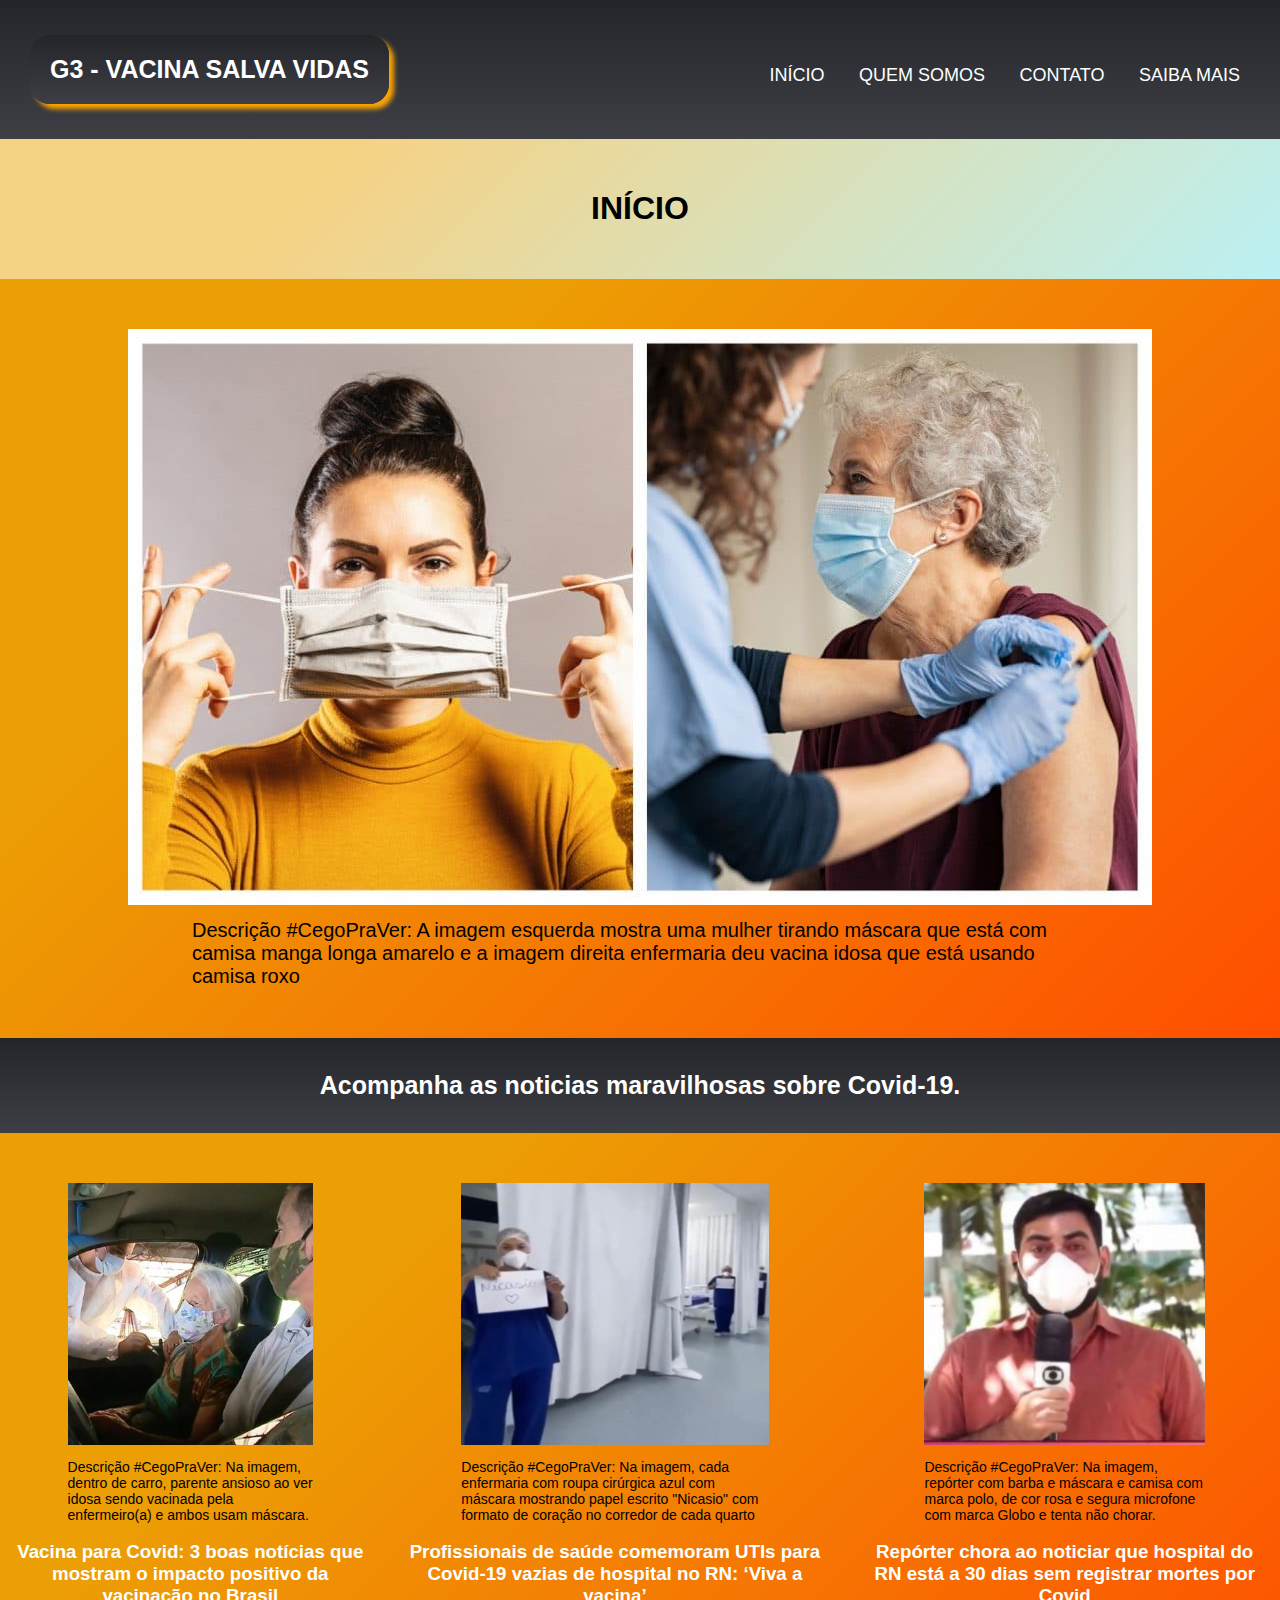
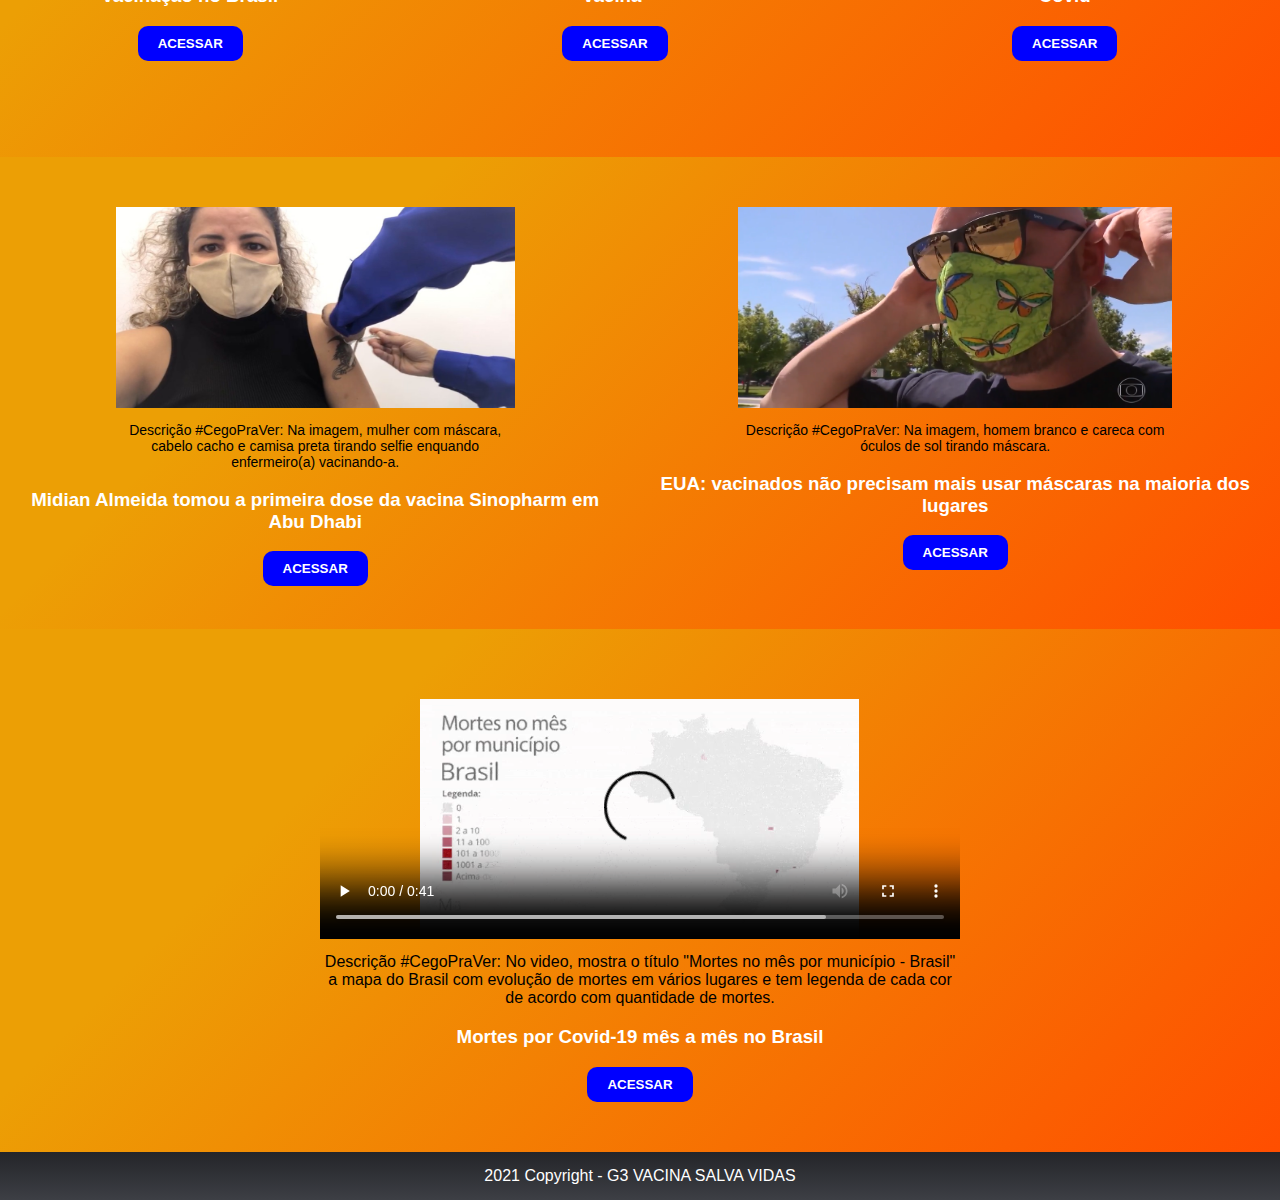
==== commit b85e87a3: "Alterei algumas coisas para parte final" ====
--- a/html/index.html
+++ b/html/index.html
@@ -12,8 +12,8 @@
 <body>
 
     <!--NAVEGAÇÃO-->
-    <div class="navbar">
-        <div class="title"> G3 - VACINA SALVA VIDAS </div>
+    <div id="navbar">
+        <div id="title"> G3 - VACINA SALVA VIDAS </div>
         <ul>
             <li><a href="index.html"> INÍCIO </a></li>
             <li><a href="quemsomos.html"> QUEM SOMOS</a></li>
@@ -21,79 +21,80 @@
             <li><a href="saibamais.html"> SAIBA MAIS </a></li>
         </ul>
     </div>
+    
+    <!--TITULO-->
+    <div id="titulo">
+        <h1>INÍCIO</h1> 
+    </div>
 
     <!--2 IMAGENS VACINADAS-->
-    <div class="noticiasPrincipais">
-        <div class="imagensPrincipais"><img  src="../imagem/2 pessoas vacinado e livre.jpg" width="80%" />
-        <p> Imagem: A primeira mulher tirando mascára que está camisa manga longa amarelo e segundo imagem enfermaria deu vacina idosa que está usando camisa roxo" </p></div>
+    <div id="noticiasPrincipais">
+        <div id="imagensPrincipais"><img  src="../imagem/2 pessoas vacinado e livre.jpg" width="80%" /></div>
+        <p> Descrição #CegoPraVer: A imagem esquerda mostra uma mulher tirando máscara que está com camisa manga longa amarelo e a imagem direita enfermaria deu vacina idosa que está usando camisa roxo</p>
     </div>
 
     <!--INÍCIO DE NOTÍCIAS-->
-    <div class="noticiasGerais">
-        <p class="fonte">Acompanha as noticias maravilhosas sobre Covid-19.</p>
+    <div id="noticiasGerais">
+        <p>Acompanha as noticias maravilhosas sobre Covid-19.</p>
     </div>
 
     <!--QUADRO 1 DE NOTÍCIAS-->
-    <div class="bloco1">
+    <div id="quadro1">
         <div class="noticia1">
             <img class="imagemNews" src="../imagem/primeirolink.png">
-            <p>Imagem: "Homem segurando volante e lado idosa ambos usando mascára tomando vacina enquanto enfermaria
-                dando vacina." </p>
+            <p>Descrição #CegoPraVer: Na imagem, dentro de carro, parente ansioso ao ver idosa sendo vacinada pela enfermeiro(a) e ambos usam máscara.</p>
             <h3>Vacina para Covid: 3 boas notícias que mostram o impacto positivo da vacinação no Brasil</h3>
-            <button class="botao"><a href="https://g1.globo.com/bemestar/vacina/noticia/2021/05/04/vacina-para-covid-3-boas-noticias-que-mostram-o-impacto-positivo-da-vacinacao-no-brasil.ghtml">ACESSAR</a></button>
+            <button class="botao"><a href="https://g1.globo.com/bemestar/vacina/noticia/2021/05/04/vacina-para-covid-3-boas-noticias-que-mostram-o-impacto-positivo-da-vacinacao-no-brasil.ghtml"> ACESSAR </a></button>
         </div>
 
         <div class="noticia1">
             <img class="imagemNews" src="../imagem/segundo_link.png">
-            <p>Imagem: "Cada enfermarias roupas azul com mascára segurando papel e quartos vazios. Elas são aliviadas e felizes por não paciente."</p>
+            <p>Descrição #CegoPraVer: Na imagem, cada enfermaria com roupa cirúrgica azul com máscara mostrando papel escrito "Nicasio" com formato de coração no corredor de cada quarto</p>
             <h3>Profissionais de saúde comemoram UTIs para Covid-19 vazias de hospital no RN: ‘Viva a vacina’</h3>
-            <button class="botao"><a href="https://razoesparaacreditar.com/hospital-comemora-utis-vazias-covid-19-rn/"> ACESSAR</a></button>
+            <button class="botao"><a href="https://razoesparaacreditar.com/hospital-comemora-utis-vazias-covid-19-rn/"> ACESSAR </a></button>
         </div>
 
         <div class="noticia1">
             <img class="imagemNews" src="../imagem/terceirolink.png">
-            <p>Imagem: "Homem barba com máscara e camisa polo rosa está segurando microfone de globo e tentando não
-                chorar."</p>
+            <p>Descrição #CegoPraVer: Na imagem, repórter com barba e máscara e camisa com marca polo, de cor rosa e segura microfone com marca Globo e tenta não chorar.</p>
             <h3>Repórter chora ao noticiar que hospital do RN está a 30 dias sem registrar mortes por Covid</h3>
-            <button class="botao"> <a href="https://razoesparaacreditar.com/reporter-chora-noticia-hospital-sem-mortes/"> ACESSAR</a></button>
+            <button class="botao"> <a href="https://razoesparaacreditar.com/reporter-chora-noticia-hospital-sem-mortes/"> ACESSAR </a></button>
         </div>
     </div>
 
     <!--QUADRO 2 DE NOTÍCIAS-->
-    <div class="bloco2">
+    <div id="quadro2">
         <div class="noticia2">
             <img class="imagemNews2" src="../imagem/quarta link.jpeg">
-            <p>Imagem: "Mulher com máscara, cabelo cacho, camisa preta, tirando selfie enquando enfermaria dando
-                vacina."</p>
-            <h3>Midian Almeida tomou a primeira dose da vacina Sinopharm em Abu Dhabi</h3>
+            <p>Descrição #CegoPraVer: Na imagem, mulher com máscara, cabelo cacho e camisa preta tirando selfie enquando enfermeiro(a) vacinando-a.</p>            <h3>Midian Almeida tomou a primeira dose da vacina Sinopharm em Abu Dhabi</h3>
             <button class="botao"> <a href="https://g1.globo.com/rs/rio-grande-do-sul/noticia/2020/12/29/muito-emocionada-descreve-brasileira-que-tomou-a-vacina-contra-a-covid-19-nos-emirados-arabes.ghtml"> ACESSAR</a></button>
         </div>
 
         <div class="noticia2">
             <img class="imagemNews2" src="../imagem/quinto link.png">
-            <p>Imagem: "Homem careca com óculos de sol ia tirar máscara."</p>
+            <p>Descrição #CegoPraVer: Na imagem, homem branco e careca com óculos de sol tirando máscara.</p>
             <h3>EUA: vacinados não precisam mais usar máscaras na maioria dos lugares</h3>
             <button class="botao"> <a href="https://g1.globo.com/jornal-nacional/noticia/2021/05/13/eua-retiram-obrigatoriedade-do-uso-de-mascara-para-vacinados-na-maioria-dos-ambientes.ghtml"> ACESSAR </a></button> 
         </div>
     </div>
 
     <!--QUADRO 3 DE VIDEO-->
-    <div class=videoContainer>
-        <video class="video" width="320" height="240" controls="controls" autoplay="autoplay">
+    <div id=videoContainer>
+        <video id="video" width="320" height="240" controls="controls" autoplay="autoplay">
             <source src="../imagem/mes-a-mes.mp4" type="video/mp4">
             <object data="" width="320" height="240">
                 <embed width="320" height="240" src="mes-a-mes.mp4">
             </object>
         </video>
-        <p class="fonteVideo">Video: "mapa no brasil com legenda de números."</p>
-        <p class="fonteVideo">Mortes por Covid-19 mês a mês no Brasil</p>
-        <button class="botao-video"> <a href="https://g1.globo.com/saude/coronavirus/noticia/2021/10/07/mais-da-metade-dos-municipios-brasileiros-nao-registra-mortes-por-covid-19-em-setembro-maior-indice-desde-maio-de-2020.ghtml"> ACESSAR </a></button>
+        <p>Descrição #CegoPraVer: No video, mostra o título "Mortes no mês por município - Brasil" a mapa do Brasil com evolução de mortes em vários lugares e tem legenda de cada cor de acordo com quantidade de mortes.</p>
+        <h3>Mortes por Covid-19 mês a mês no Brasil</h3>
+        <button id="botao-video"> <a href="https://g1.globo.com/saude/coronavirus/noticia/2021/10/07/mais-da-metade-dos-municipios-brasileiros-nao-registra-mortes-por-covid-19-em-setembro-maior-indice-desde-maio-de-2020.ghtml"> ACESSAR </a></button>
     </div>
 
-    <!--FOOTER-->
-    <footer>
+    <!--RODAPÉ-->
+    <div id="rodape">
         2021 Copyright - G3 VACINA SALVA VIDAS
-    </footer>
+    </div>
 
 </body>
 </html>--- a/css/estilo.css
+++ b/css/estilo.css
@@ -1,57 +1,21 @@
 body{
-    background-color: gray;
     font-family:sans-serif;
-    margin:0;
-    padding:0;
-}
-
-/* NAVEGAÇÃO */
-.navbar{
+    margin: 0px;
+}
+
+/* NAVEGAÇÃO EM TODAS AS PÁGINAS */
+#navbar{
     display: block;
     padding: 30px 0;
-    background-image:  linear-gradient(#242529, #3D3F45);
+    background-image: linear-gradient(#242529, #3D3F45);
     justify-content: right;
 }
 
-ul{
-    float: right;
-    margin: 0 25px;  
-}
-
-ul li{
-    display: inline-block;
-    line-height: 80px;
-    margin: 0;
-}
-
-ul li a{
-    display: block;
-    margin: 10px 5px;
-    line-height: 50px;
-    color: white;
-    font-size: 18px;
-    font-weight: bold;
-}
-
-ul li a:link, ul li a:visited{
-    font-weight: normal;
-    color: white;
-    text-align: center;
-    text-decoration: none;
-    text-transform: uppercase;
-    padding: 10px;
-}
-
-ul li a:hover{
-    color: orange;
-}
-
-/*TITULO G3*/
-.title{
-    background-image:  linear-gradient(#242529, #3D3F45);
+/* TITULO G3 EM TODAS AS PÁGINAS */
+#title{
+    background-image: linear-gradient(#242529, #3D3F45);
     border-radius: 20px;
     max-width:40%;
-    border: none solid;
     display: inline-block; 
     padding: 20px;
     margin: 5px 30px;
@@ -60,44 +24,91 @@
     color: white;
     box-shadow: orange 5px 5px 5px;
     font-weight: bold;
-} 
-
-/* 2 IMAGENS VACINADAS */
-.noticiasPrincipais{
-    background-color: orange;  
-    padding:50px 0;      
-}
-
-.noticiasPrincipais p{
-    font-family: Verdana, Geneva, Tahoma, sans-serif;
-    font: size 50px;
-    font-weight:normal;
-    width:70%;
-    margin:0 auto;  
-}
-
-.imagensPrincipais{
-    text-align: center;
-   justify-content: center;
-}
-
-/* INÍCIO DE NOTÍCIAS */
-.noticiasGerais{
-    background-image:linear-gradient(#242529, #3D3F45);
+}
+
+/* MENU EM TODAS AS PÁGINAS*/
+ul{
+    float: right;
+    margin: 0 25px;  
+}
+
+ul li{
+    display: inline-block;
+    line-height: 80px;
+    margin: 0;
+}
+
+ul li a{
+    display: block;
+    margin: 10px 5px;
+    line-height: 50px;
+    color: white;
+    font-size: 18px;
+    font-weight: bold;
+}
+
+ul li a:link, ul li a:visited{
+    font-weight: normal;
+    color: white;
+    text-align: center;
+    text-decoration: none;
+    text-transform: uppercase;
+    padding: 10px;
+}
+
+ul li a:hover{
+    color: orange;
+}
+
+/* TITULO EM TODAS AS PÁGINAS MENOS INÍCIO */
+#titulo{
+    background-color: #bbf0f3;
+    background-image: linear-gradient(315deg, #bbf0f3 0%, #f6d285 74%);
+    padding: 30px;
+}
+
+#titulo h1{
+    color:black;
+    text-align: center;
+}
+
+/* 2 IMAGENS VACINADAS - PÁGINA INÍCIO */
+#noticiasPrincipais{
+    background-color: #ff4e00;
+    background-image: linear-gradient(315deg, #ff4e00 0%, #ec9f05 74%);
+    padding: 50px 0;    
+}
+
+#noticiasPrincipais p{
+    font-size: 20px;
+    font-weight: normal;
+    width: 70%;
+    margin: 0 auto; 
+}
+
+#imagensPrincipais{
+    text-align: center;
+    justify-content: center;
+    margin-bottom: 10px;
+}
+
+/* INÍCIO DE NOTÍCIAS - PÁGINA INÍCIO */
+#noticiasGerais{
+    background-image: linear-gradient(#242529, #3D3F45);
     justify-content: center;
     display: flex;
-    margin:0;
-    padding:8px;
-}
-
-.fonte{
+    margin: 0;
+    padding: 8px;
+}
+
+#noticiasGerais p{
     color: white;
     font-weight: bold;
-    font-size:25px;
-}
-
-/* QUADRO 1 DE NOTICIAS */
-.bloco1{
+    font-size: 25px;
+}
+
+/* QUADRO 1 DE NOTICIAS - PÁGINA INÍCIO */
+#quadro1{
     width: 100%;
     padding: 40px 0;
     color: white;
@@ -106,6 +117,8 @@
     margin: 0;
     display: inline-flex;
     text-align: center;
+    background-color: #ff4e00;
+    background-image: linear-gradient(315deg, #ff4e00 0%, #ec9f05 74%);
 }
 
 .noticia1{
@@ -121,15 +134,17 @@
     width:70%;
     text-align: left;
     margin:auto;
+    color: black;
 }
 
 .imagemNews{
     width: 70%;
     height: 50%;
-}
-
-/* QUADRO 2 DE NOTÍCIAS */
-.bloco2{
+    margin-bottom: 10px;
+}
+
+/* QUADRO 2 DE NOTÍCIAS - PÁGINA INÍCIO */
+#quadro2{
     width: 100%;
     padding: 40px 0 10px 0;
     color: white;
@@ -138,7 +153,8 @@
     margin: 0;
     display: inline-flex;
     text-align: center;
-    background-color: orange;
+    background-color: #ff4e00;
+    background-image: linear-gradient(315deg, #ff4e00 0%, #ec9f05 74%);
 }
 
 .noticia2{
@@ -146,215 +162,158 @@
     text-align: center;
     vertical-align: top;
     margin: 0 5px;
-    padding:10px;   
+    padding: 10px;  
+    margin-left: 20px; 
 }
 
 .noticia2 p{
     font-size: 14px;
     width:70%;
-    text-align: left;
-    margin:auto;
+    margin: auto;
+    color: black;
 }
 
 .imagemNews2{
     width: 70%;
     height: 50%;
-}
-
-.noticia2{
-    margin-left: 20px;   
-}
-
-/* QUADRO 3 DE VIDEO */
-.videoContainer{
-    background-image:linear-gradient(#242529, #3D3F45);
+    margin-bottom: 10px;
+}
+
+/* QUADRO 3 DE VIDEO - PÁGINA INÍCIO */
+#videoContainer{
     text-align:center;
     position: relative;
     padding:20px 0 50px 0;   
-}
-
-.fonteVideo{
+    background-color: #ff4e00;
+    background-image: linear-gradient(315deg, #ff4e00 0%, #ec9f05 74%);
+    color: white;
+}
+
+#videoContainer p{
     justify-content: center;
     display: flex;
-    color: white;
-}
-
-.video{
+    color: black;
     width: 50%;
-    padding-top: 50px;   
-}
-
-/*TITULO TODOS html*/
-.blocoGeral{
-    background:orange;
-    margin:0;
-    padding:30px
-}
-
-.blocoGeral h1{
-    margin:0;
-    color:black;
-    text-align:center;
-}
-
-/*QUADRO 1 DE QUEM SOMOS*/
-.quemSomos h3{
-    font-size:20px;
-}
-
-.blocoQuemSomos1{
-    width: 100%;
-    padding: 40px 0;
-    color: white;
-    font-size: 16px;
-    font-weight: normal;
-    margin: 0 auto;
-    display: inline-flex;
-    justify-content: center;
-}
-
-.quemSomos{
-    width:70%;
-    display: inline-block;
-    text-align: center;
-    vertical-align: top;
-    margin: 0 5px;
-    padding:10px;
-}
-
-.quemSomos p{
-    font-size: 14px;
-    width:70%;
-    text-align: center;
-    margin:auto;
-    margin-top:5px;
-}
-
-/*QUADRO 2 DE QUEM SOMOS*/
-.blocoQuemSomos2{
-    width: 100%;
-    padding: 40px 0;
-    color: white;
-    font-size: 16px;
-    font-weight: normal;
-    margin: 0 auto;
-    display: inline-flex;
-    justify-content: center;
-}
-
-.quemSomos2{
-    width:70%;
-    display: inline-block;
-    text-align: center;
-    vertical-align: top;
-    margin: 0 5px;
-    padding:10px;
-}
-
-.quemSomos2 p{
-    font-size: 14px;
-    width:70%;
-    text-align: center;
-    margin:auto;
-    margin-top:5px;
-}
-
-.quemSomos2 h3{
-    font-size:20px;
-}
-
-/*FOTOS DE quemsomos.html*/
-.imagemPrimario{
-    max-width: 70%;
-    display: flex;
-    margin:0 auto;
-    text-align:center;
-}
-
-/*PÁGINA DE CONTATO*/
-.blocoForm{
-    display: table;
-    justify-content: space-evenly;
-    margin: 0;
-    padding: 50px 0;
-    font-family: 'Open Sans', sans-serif;
-    font-weight: normal;
-}
-
-.textoContatinho{
-    display: table-cell;
+    margin: auto;
+}
+
+#video{
     width: 50%;
-    margin: 0 0 0 40px;
-    vertical-align: top;
-    padding: 0 20px 0 70px;
-    font-size:20px;
-    text-transform: uppercase;
-}
-
-/*FORM*/
-.form{
-    display: table-cell;
-    float: right;
-    width: 80%;
-    margin: 0 70px;
-}
-
-.form1{
-    padding:5px;
-}
-
-.perguntas{
-    font-size:20px;
-    color:black
-}
-
-input{
-    width:100%;
-    margin-top:5px;
-    padding:10px 0;
-    border-radius:10px;
-    font-size:15px;
-}
-
-textarea{
-    width:100%;
-    margin-top:5px;
-    padding:10px 0;
-    border-radius:10px;
-    font-size:15px;
-}
-
-
-/* BOTÃO DE ACESSAR index.html */
+    padding-top: 50px;
+    margin-bottom: 10px;
+}
+
+/* BOTÃO GERAL - PÁGINA INÍCIO */
 .botao{
-    background-color: yellow;
+    background-color:  blue;
     border-radius: 10px; 
     padding:10px 20px;
     border:none;
 }
 
 .botao a{
-    color:black;
+    color: white;
     font-weight:bold;
     text-decoration:none;
 }
 
-/*BOTÃO DE VÍDEO index.html*/
-.botao-video{
-    background-color: yellow;
+/* BOTÃO DE VÍDEO - PÁGINA INÍCIO */
+#botao-video{
+    background-color: blue;
     border-radius: 10px; 
     padding:10px 20px;
     border:none;
     text-align:center;
 }
 
-.botao-video a{
-    color:black;
+#botao-video a{
+    color: white;
     font-weight:bold;
     text-decoration:none;
 }
 
-/*BOTÃO DE LINKEDIN quemsomos.html*/
+/* QUADRO 1 - PÁGINA QUEM SOMOS */
+#quadroQuemSomos1{
+    width: 100%;
+    padding: 40px 0;
+    color: white;
+    font-size: 16px;
+    font-weight: normal;
+    margin: 0 auto;
+    display: inline-flex;
+    justify-content: center;
+    background-color: #ff4e00;
+    background-image: linear-gradient(315deg, #ff4e00 0%, #ec9f05 74%);
+}
+
+.quemSomos{
+    width:70%;
+    display: inline-block;
+    text-align: center;
+    vertical-align: top;
+    margin: 0 5px;
+    padding:10px;
+}
+
+.quemSomos p{
+    font-size: 14px;
+    width:70%;
+    text-align: center;
+    margin:auto;
+    margin-top:5px;
+    color: black;
+}
+
+.quemSomos h3{
+    font-size:20px;
+}
+
+/* QUADRO 2 - PÁGINA QUEM SOMOS */
+#quadroQuemSomos2{
+    width: 100%;
+    padding: 40px 0;
+    color: white;
+    font-size: 16px;
+    font-weight: normal;
+    margin: 0 auto;
+    display: inline-flex;
+    justify-content: center;
+    background-color: #ff4e00;
+    background-image: linear-gradient(315deg, #ff4e00 0%, #ec9f05 74%);
+}
+
+.quemSomos2{
+    width:70%;
+    display: inline-block;
+    text-align: center;
+    vertical-align: top;
+    margin: 0 5px;
+    padding:10px;
+}
+
+.quemSomos2 p{
+    font-size: 14px;
+    width:70%;
+    text-align: center;
+    margin:auto;
+    margin-top:5px;
+    color: black;
+}
+
+.quemSomos2 h3{
+    font-size:20px;
+}
+
+/* FOTOS - PÁGINA QUEM SOMOS */
+.imagemLinkedin{
+    max-width: 70%;
+    display: flex;
+    margin: 0 auto;
+    margin-bottom: 10px;
+    text-align:center;
+}
+
+/* BOTÃO DE LINKEDIN - PÁGINA QUEM SOMOS */
 .botao-linkedin{
     background-color: #0e76a8;
     border-radius: 10px; 
@@ -370,17 +329,83 @@
     font-size:18px;
 }
 
-/*BOTÃO DE ENVIAR contato.html*/
-.botao-enviar{
+/* PÁGINA DE CONTATO */
+#quadroForm{
+    display: table;
+    justify-content: space-evenly;
+    margin: 0;
+    padding: 50px 0;
+    font-family: 'Open Sans', sans-serif;
+    font-weight: normal;
+    background-color: #ff4e00;
+    background-image: linear-gradient(315deg, #ff4e00 0%, #ec9f05 74%);
+    color: white;
+
+}
+
+#textoContato{
+    display: table-cell;
+    width: 50%;
+    vertical-align: top;
+    padding: 80px 20px 0 70px;
+    font-size:20px;
+    text-transform: uppercase;
+    color: white;
+    font-weight: bold;
+}
+
+#primeiraVez{
+    color: black;
+    font-weight: bold;
+}
+
+/* FORMULÁRIO - PÁGINA CONTATO */
+#form{
+    display: table-cell;
+    float: right;
+    width: 80%;
+    margin: 0 70px;
+}
+
+#form1{
+    padding:5px;
+}
+
+.campo{
+    font-size:20px;
+    color:black
+}
+
+input{
+    width: 100%;
+    margin-top: 5px;
+    margin-bottom: 5px;
+    padding: 10px 0;
+    border-radius: 10px;
+    font-size: 15px;
+}
+
+textarea{
+    width: 100%;
+    margin-top: 5px;
+    padding: 10px 0;
+    border-radius: 10px;
+    font-size: 15px;
+}
+
+/* BOTÃO DE ENVIAR - PÁGINA CONTATO */
+#botao-enviar{
     background-color: yellow;
-    border-radius: 10px; 
+    border-radius: 10px;
+    margin-left: 270px; 
     padding:10px 20px;
     border:none;
     width:50%;
-}
-
-/*PAGINA DE SAIBA MAIS*/
-.blocoSaibaMais{
+    font-weight: bold   ;
+}
+
+/* PAGINA SAIBA MAIS */
+#secao{
     background-image:linear-gradient(#242529, #3D3F45);
     justify-content: center;
     display: flex;
@@ -389,16 +414,19 @@
     color:white;
 }
 
-/*INÍCIO DE SAIBA MAIS*/
-.blocoSaibaMais1{
-    width: 90%;
+/* INÍCIO - PÁGINA SAIBA MAIS */
+#quadroSaibaMais{
+    width: 100%;
     text-align:center;
     margin:0 auto;
-    padding:10px 0 40px 0; 
+    padding:10px 0 40px 0;
+    background-color: #ff4e00;
+    background-image: linear-gradient(315deg, #ff4e00 0%, #ec9f05 74%); 
 }
 
 .fontes{
     text-align: left;
+    padding-left: 70px;
 }
 
 .fontes h3{
@@ -413,13 +441,13 @@
     margin:0;    
 }
 
-/*FOOTER*/
-footer{
-    background:black;
-    display:flex;
-    flex-direction:column;
+/* RODAPÉ EM TODAS AS PÁGINAS */
+#rodape{
+    background-image: linear-gradient(#242529, #3D3F45);
+    display: flex;
+    flex-direction: column;
     color:white;
-    padding:15px 0;
-    text-align:center;
-    width:100%;  
-}
+    padding: 15px 0;
+    text-align: center;
+    width: 100%;  
+}
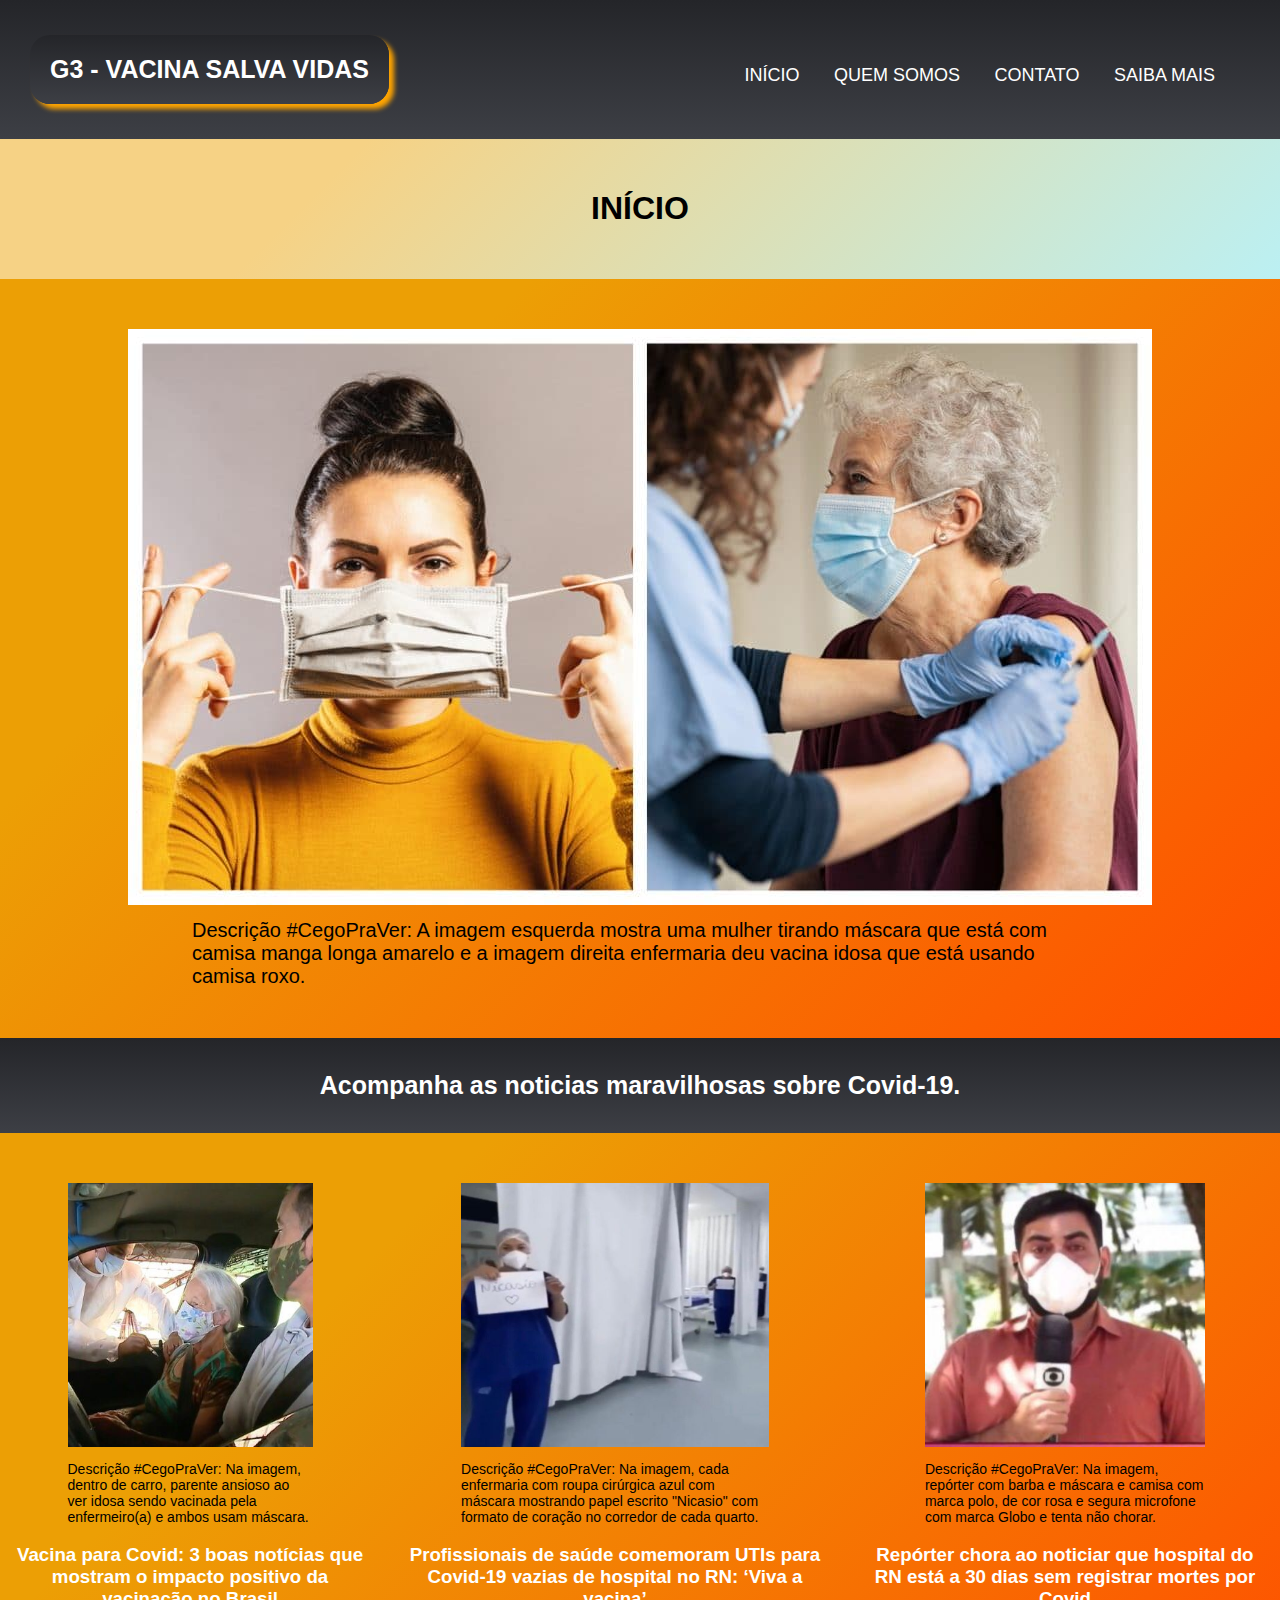
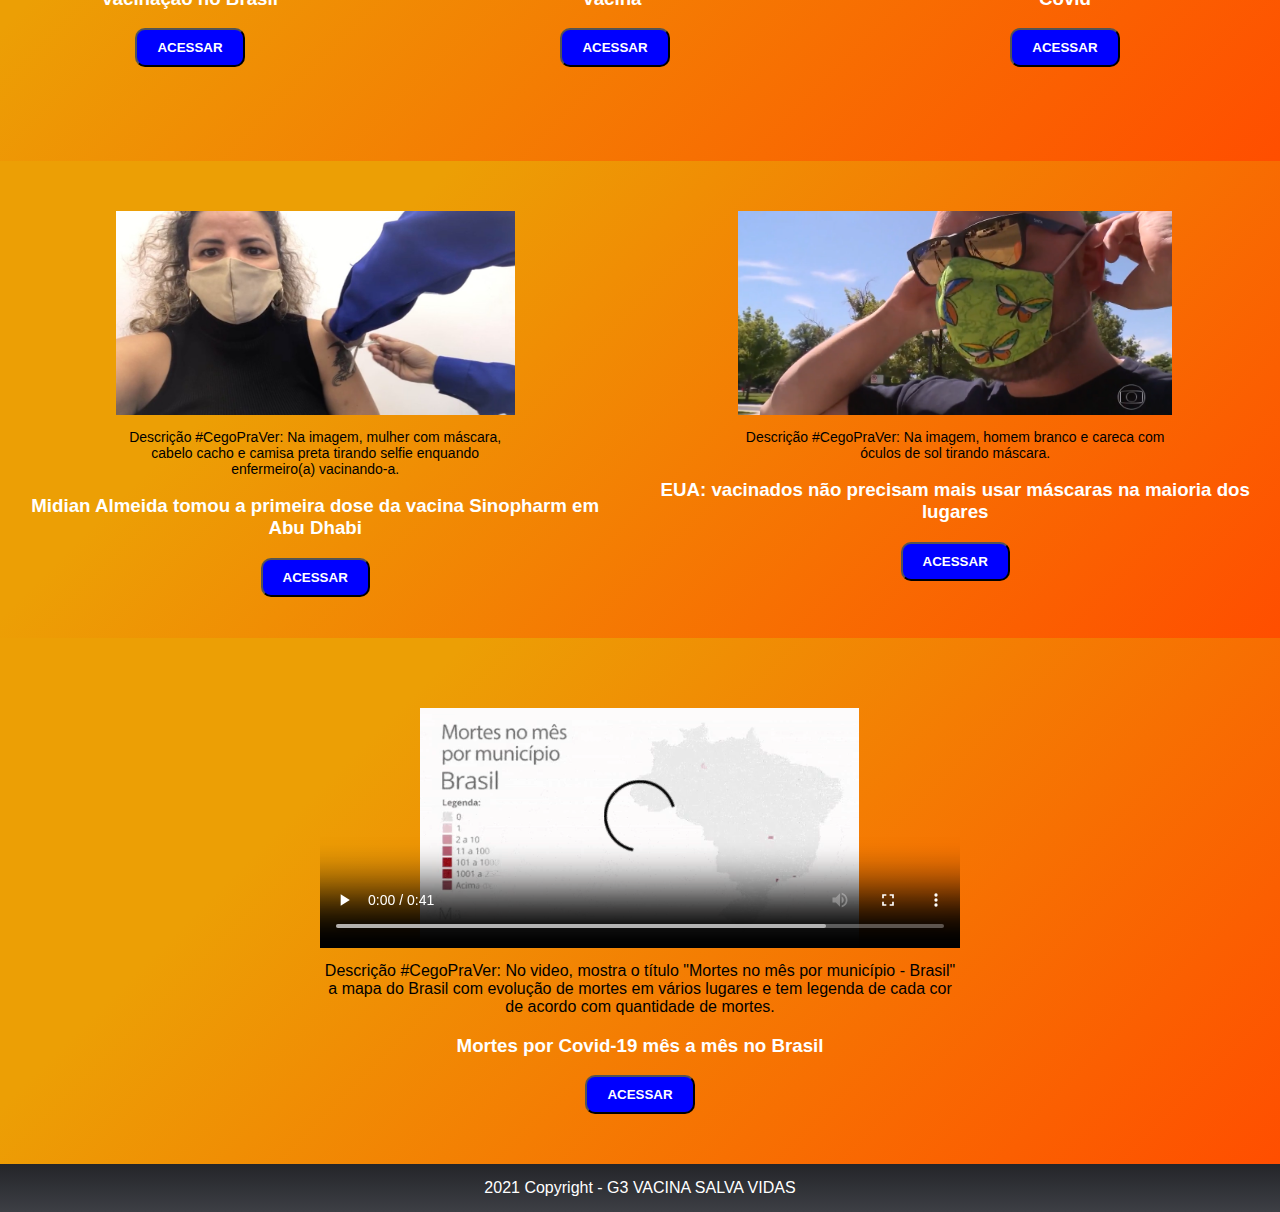
==== commit 5323b015: "Feito tudo!" ====
--- a/html/index.html
+++ b/html/index.html
@@ -16,9 +16,9 @@
         <div id="title"> G3 - VACINA SALVA VIDAS </div>
         <ul>
             <li><a href="index.html"> INÍCIO </a></li>
-            <li><a href="quemsomos.html"> QUEM SOMOS</a></li>
+            <li><a href="quemSomos.html"> QUEM SOMOS</a></li>
             <li><a href="contato.html"> CONTATO </a></li>
-            <li><a href="saibamais.html"> SAIBA MAIS </a></li>
+            <li><a href="saibaMais.html"> SAIBA MAIS </a></li>
         </ul>
     </div>
     
@@ -30,7 +30,7 @@
     <!--2 IMAGENS VACINADAS-->
     <div id="noticiasPrincipais">
         <div id="imagensPrincipais"><img  src="../imagem/2 pessoas vacinado e livre.jpg" width="80%" /></div>
-        <p> Descrição #CegoPraVer: A imagem esquerda mostra uma mulher tirando máscara que está com camisa manga longa amarelo e a imagem direita enfermaria deu vacina idosa que está usando camisa roxo</p>
+        <p> Descrição #CegoPraVer: A imagem esquerda mostra uma mulher tirando máscara que está com camisa manga longa amarelo e a imagem direita enfermaria deu vacina idosa que está usando camisa roxo.</p>
     </div>
 
     <!--INÍCIO DE NOTÍCIAS-->
@@ -49,7 +49,7 @@
 
         <div class="noticia1">
             <img class="imagemNews" src="../imagem/segundo_link.png">
-            <p>Descrição #CegoPraVer: Na imagem, cada enfermaria com roupa cirúrgica azul com máscara mostrando papel escrito "Nicasio" com formato de coração no corredor de cada quarto</p>
+            <p>Descrição #CegoPraVer: Na imagem, cada enfermaria com roupa cirúrgica azul com máscara mostrando papel escrito "Nicasio" com formato de coração no corredor de cada quarto.</p>
             <h3>Profissionais de saúde comemoram UTIs para Covid-19 vazias de hospital no RN: ‘Viva a vacina’</h3>
             <button class="botao"><a href="https://razoesparaacreditar.com/hospital-comemora-utis-vazias-covid-19-rn/"> ACESSAR </a></button>
         </div>
--- a/css/estilo.css
+++ b/css/estilo.css
@@ -1,10 +1,10 @@
-body{
+body {
     font-family:sans-serif;
     margin: 0px;
 }
 
 /* NAVEGAÇÃO EM TODAS AS PÁGINAS */
-#navbar{
+#navbar {
     display: block;
     padding: 30px 0;
     background-image: linear-gradient(#242529, #3D3F45);
@@ -12,7 +12,7 @@
 }
 
 /* TITULO G3 EM TODAS AS PÁGINAS */
-#title{
+#title {
     background-image: linear-gradient(#242529, #3D3F45);
     border-radius: 20px;
     max-width:40%;
@@ -27,18 +27,16 @@
 }
 
 /* MENU EM TODAS AS PÁGINAS*/
-ul{
+ul {
     float: right;
-    margin: 0 25px;  
-}
-
-ul li{
-    display: inline-block;
-    line-height: 80px;
-    margin: 0;
-}
-
-ul li a{
+    margin: 0 50px;  
+}
+
+ul li {
+    display: inline-block;
+}
+
+ul li a {
     display: block;
     margin: 10px 5px;
     line-height: 50px;
@@ -47,53 +45,52 @@
     font-weight: bold;
 }
 
-ul li a:link, ul li a:visited{
+ul li a:link, ul li a:visited {
     font-weight: normal;
     color: white;
     text-align: center;
     text-decoration: none;
-    text-transform: uppercase;
     padding: 10px;
 }
 
-ul li a:hover{
+ul li a:hover {
     color: orange;
 }
 
-/* TITULO EM TODAS AS PÁGINAS MENOS INÍCIO */
-#titulo{
+/* TITULO EM TODAS AS PÁGINAS */
+#titulo {
     background-color: #bbf0f3;
     background-image: linear-gradient(315deg, #bbf0f3 0%, #f6d285 74%);
     padding: 30px;
 }
 
-#titulo h1{
+#titulo h1 {
     color:black;
     text-align: center;
 }
 
 /* 2 IMAGENS VACINADAS - PÁGINA INÍCIO */
-#noticiasPrincipais{
+#noticiasPrincipais {
     background-color: #ff4e00;
     background-image: linear-gradient(315deg, #ff4e00 0%, #ec9f05 74%);
     padding: 50px 0;    
 }
 
-#noticiasPrincipais p{
+#noticiasPrincipais p {
     font-size: 20px;
     font-weight: normal;
     width: 70%;
     margin: 0 auto; 
 }
 
-#imagensPrincipais{
+#imagensPrincipais {
     text-align: center;
     justify-content: center;
     margin-bottom: 10px;
 }
 
 /* INÍCIO DE NOTÍCIAS - PÁGINA INÍCIO */
-#noticiasGerais{
+#noticiasGerais {
     background-image: linear-gradient(#242529, #3D3F45);
     justify-content: center;
     display: flex;
@@ -101,14 +98,14 @@
     padding: 8px;
 }
 
-#noticiasGerais p{
+#noticiasGerais p {
     color: white;
     font-weight: bold;
     font-size: 25px;
 }
 
 /* QUADRO 1 DE NOTICIAS - PÁGINA INÍCIO */
-#quadro1{
+#quadro1 {
     width: 100%;
     padding: 40px 0;
     color: white;
@@ -121,30 +118,29 @@
     background-image: linear-gradient(315deg, #ff4e00 0%, #ec9f05 74%);
 }
 
-.noticia1{
-    display: inline-block;
-    text-align: center;
-    vertical-align: top;
+.noticia1 {
+    display: inline-block;
+    text-align: center;
     margin: 0 5px;
-    padding:10px;    
-}
-
-.noticia1 p{
+    padding: 10px;    
+}
+
+.noticia1 p {
     font-size: 14px;
-    width:70%;
+    width: 70%;
     text-align: left;
-    margin:auto;
-    color: black;
-}
-
-.imagemNews{
+    margin: auto;
+    color: black;
+}
+
+.imagemNews {
     width: 70%;
     height: 50%;
     margin-bottom: 10px;
 }
 
 /* QUADRO 2 DE NOTÍCIAS - PÁGINA INÍCIO */
-#quadro2{
+#quadro2 {
     width: 100%;
     padding: 40px 0 10px 0;
     color: white;
@@ -157,39 +153,38 @@
     background-image: linear-gradient(315deg, #ff4e00 0%, #ec9f05 74%);
 }
 
-.noticia2{
-    display: inline-block;
-    text-align: center;
-    vertical-align: top;
+.noticia2 {
+    display: inline-block;
+    text-align: center;
     margin: 0 5px;
     padding: 10px;  
     margin-left: 20px; 
 }
 
-.noticia2 p{
+.noticia2 p {
     font-size: 14px;
     width:70%;
     margin: auto;
     color: black;
 }
 
-.imagemNews2{
+.imagemNews2 {
     width: 70%;
     height: 50%;
     margin-bottom: 10px;
 }
 
 /* QUADRO 3 DE VIDEO - PÁGINA INÍCIO */
-#videoContainer{
-    text-align:center;
+#videoContainer {
+    text-align: center;
     position: relative;
-    padding:20px 0 50px 0;   
-    background-color: #ff4e00;
-    background-image: linear-gradient(315deg, #ff4e00 0%, #ec9f05 74%);
-    color: white;
-}
-
-#videoContainer p{
+    padding: 20px 0 50px 0;   
+    background-color: #ff4e00;
+    background-image: linear-gradient(315deg, #ff4e00 0%, #ec9f05 74%);
+    color: white;
+}
+
+#videoContainer p {
     justify-content: center;
     display: flex;
     color: black;
@@ -197,43 +192,41 @@
     margin: auto;
 }
 
-#video{
+#video {
     width: 50%;
     padding-top: 50px;
     margin-bottom: 10px;
 }
 
 /* BOTÃO GERAL - PÁGINA INÍCIO */
-.botao{
-    background-color:  blue;
-    border-radius: 10px; 
-    padding:10px 20px;
-    border:none;
-}
-
-.botao a{
-    color: white;
-    font-weight:bold;
-    text-decoration:none;
-}
-
-/* BOTÃO DE VÍDEO - PÁGINA INÍCIO */
-#botao-video{
+.botao {
     background-color: blue;
     border-radius: 10px; 
-    padding:10px 20px;
-    border:none;
-    text-align:center;
-}
-
-#botao-video a{
-    color: white;
-    font-weight:bold;
-    text-decoration:none;
+    padding: 10px 20px;
+}
+
+.botao a {
+    color: white;
+    font-weight: bold;
+    text-decoration: none;
+}
+
+/* BOTÃO DE VÍDEO - PÁGINA INÍCIO */
+#botao-video {
+    background-color: blue;
+    border-radius: 10px; 
+    padding: 10px 20px;
+    text-align: center;
+}
+
+#botao-video a {
+    color: white;
+    font-weight :bold;
+    text-decoration: none;
 }
 
 /* QUADRO 1 - PÁGINA QUEM SOMOS */
-#quadroQuemSomos1{
+#quadroQuemSomos1 {
     width: 100%;
     padding: 40px 0;
     color: white;
@@ -246,30 +239,29 @@
     background-image: linear-gradient(315deg, #ff4e00 0%, #ec9f05 74%);
 }
 
-.quemSomos{
-    width:70%;
-    display: inline-block;
-    text-align: center;
-    vertical-align: top;
+.quemSomos {
+    width: 70%;
+    display: inline-block;
+    text-align: center;
     margin: 0 5px;
-    padding:10px;
-}
-
-.quemSomos p{
+    padding: 10px;
+}
+
+.quemSomos p {
     font-size: 14px;
-    width:70%;
-    text-align: center;
-    margin:auto;
-    margin-top:5px;
-    color: black;
-}
-
-.quemSomos h3{
-    font-size:20px;
+    width: 70%;
+    text-align: center;
+    margin: auto;
+    margin-top: 5px;
+    color: black;
+}
+
+.quemSomos h3 {
+    font-size: 20px;
 }
 
 /* QUADRO 2 - PÁGINA QUEM SOMOS */
-#quadroQuemSomos2{
+#quadroQuemSomos2 {
     width: 100%;
     padding: 40px 0;
     color: white;
@@ -282,55 +274,54 @@
     background-image: linear-gradient(315deg, #ff4e00 0%, #ec9f05 74%);
 }
 
-.quemSomos2{
+.quemSomos2 {
     width:70%;
     display: inline-block;
     text-align: center;
-    vertical-align: top;
     margin: 0 5px;
-    padding:10px;
-}
-
-.quemSomos2 p{
+    padding: 10px;
+}
+
+.quemSomos2 p {
     font-size: 14px;
-    width:70%;
-    text-align: center;
-    margin:auto;
-    margin-top:5px;
-    color: black;
-}
-
-.quemSomos2 h3{
-    font-size:20px;
+    width: 70%;
+    text-align: center;
+    margin: auto;
+    margin-top: 5px;
+    color: black;
+}
+
+.quemSomos2 h3 {
+    font-size: 20px;
 }
 
 /* FOTOS - PÁGINA QUEM SOMOS */
-.imagemLinkedin{
+.imagemLinkedin {
     max-width: 70%;
     display: flex;
     margin: 0 auto;
     margin-bottom: 10px;
-    text-align:center;
+    text-align: center;
 }
 
 /* BOTÃO DE LINKEDIN - PÁGINA QUEM SOMOS */
-.botao-linkedin{
+.botao-linkedin {
     background-color: #0e76a8;
     border-radius: 10px; 
-    padding:10px 20px;
-    border:none;
-    text-align:center;
-}
-
-.botao-linkedin a{
-    color:white;
-    font-weight:bold;
-    text-decoration:none;
-    font-size:18px;
+    padding: 10px 20px;
+    border: none;
+    text-align: center;
+}
+
+.botao-linkedin a {
+    color: white;
+    font-weight: bold;
+    text-decoration: none;
+    font-size: 18px;
 }
 
 /* PÁGINA DE CONTATO */
-#quadroForm{
+#quadroForm {
     display: table;
     justify-content: space-evenly;
     margin: 0;
@@ -340,72 +331,76 @@
     background-color: #ff4e00;
     background-image: linear-gradient(315deg, #ff4e00 0%, #ec9f05 74%);
     color: white;
-
-}
-
-#textoContato{
+}
+
+#textoContato {
     display: table-cell;
     width: 50%;
     vertical-align: top;
     padding: 80px 20px 0 70px;
-    font-size:20px;
+    font-size: 20px;
     text-transform: uppercase;
     color: white;
     font-weight: bold;
 }
 
-#primeiraVez{
+#primeiraVez {
     color: black;
     font-weight: bold;
 }
 
 /* FORMULÁRIO - PÁGINA CONTATO */
-#form{
+#form {
     display: table-cell;
     float: right;
     width: 80%;
     margin: 0 70px;
-}
-
-#form1{
-    padding:5px;
-}
-
-.campo{
-    font-size:20px;
-    color:black
-}
-
-input{
+    font-weight: bold;
+}
+
+#form1 {
+    padding: 5px;
+}
+
+.campo {
+    font-size: 20px;
+    color:black;
+    display: inline-block;
+    margin-top: 10px;
+}
+
+input {
     width: 100%;
     margin-top: 5px;
     margin-bottom: 5px;
     padding: 10px 0;
     border-radius: 10px;
     font-size: 15px;
-}
-
-textarea{
-    width: 100%;
-    margin-top: 5px;
+    border: none;
+}
+
+textarea {
+    width: 100%;
+    margin-top: 20px;
     padding: 10px 0;
     border-radius: 10px;
     font-size: 15px;
+    border: none;
 }
 
 /* BOTÃO DE ENVIAR - PÁGINA CONTATO */
-#botao-enviar{
+#botao-enviar {
     background-color: yellow;
     border-radius: 10px;
     margin-left: 270px; 
-    padding:10px 20px;
-    border:none;
-    width:50%;
-    font-weight: bold   ;
+    padding: 10px 20px;
+    border: none;
+    width: 50%;
+    font-weight: bold;
 }
 
 /* PAGINA SAIBA MAIS */
-#secao{
+#secao {
     background-image:linear-gradient(#242529, #3D3F45);
     justify-content: center;
     display: flex;
@@ -415,11 +410,11 @@
 }
 
 /* INÍCIO - PÁGINA SAIBA MAIS */
-#quadroSaibaMais{
-    width: 100%;
-    text-align:center;
-    margin:0 auto;
-    padding:10px 0 40px 0;
+#quadroSaibaMais {
+    width: 100%;
+    text-align: center;
+    margin: 0 auto;
+    padding: 10px 0 40px 0;
     background-color: #ff4e00;
     background-image: linear-gradient(315deg, #ff4e00 0%, #ec9f05 74%); 
 }
@@ -430,22 +425,21 @@
 }
 
 .fontes h3{
-    font-size:20px;
-    margin-bottom:0;
-    padding:10px 0;
+    font-size: 20px;
+    margin-bottom: 0;
+    padding: 10px 0;
 }
 
 .fontes a{
-    color:mediumblue;
-    text-decoration: none;
-    margin:0;    
+    color: mediumblue;
+    text-decoration:  none;  
 }
 
 /* RODAPÉ EM TODAS AS PÁGINAS */
 #rodape{
     background-image: linear-gradient(#242529, #3D3F45);
     display: flex;
-    flex-direction: column;
+    justify-content: center;
     color:white;
     padding: 15px 0;
     text-align: center;
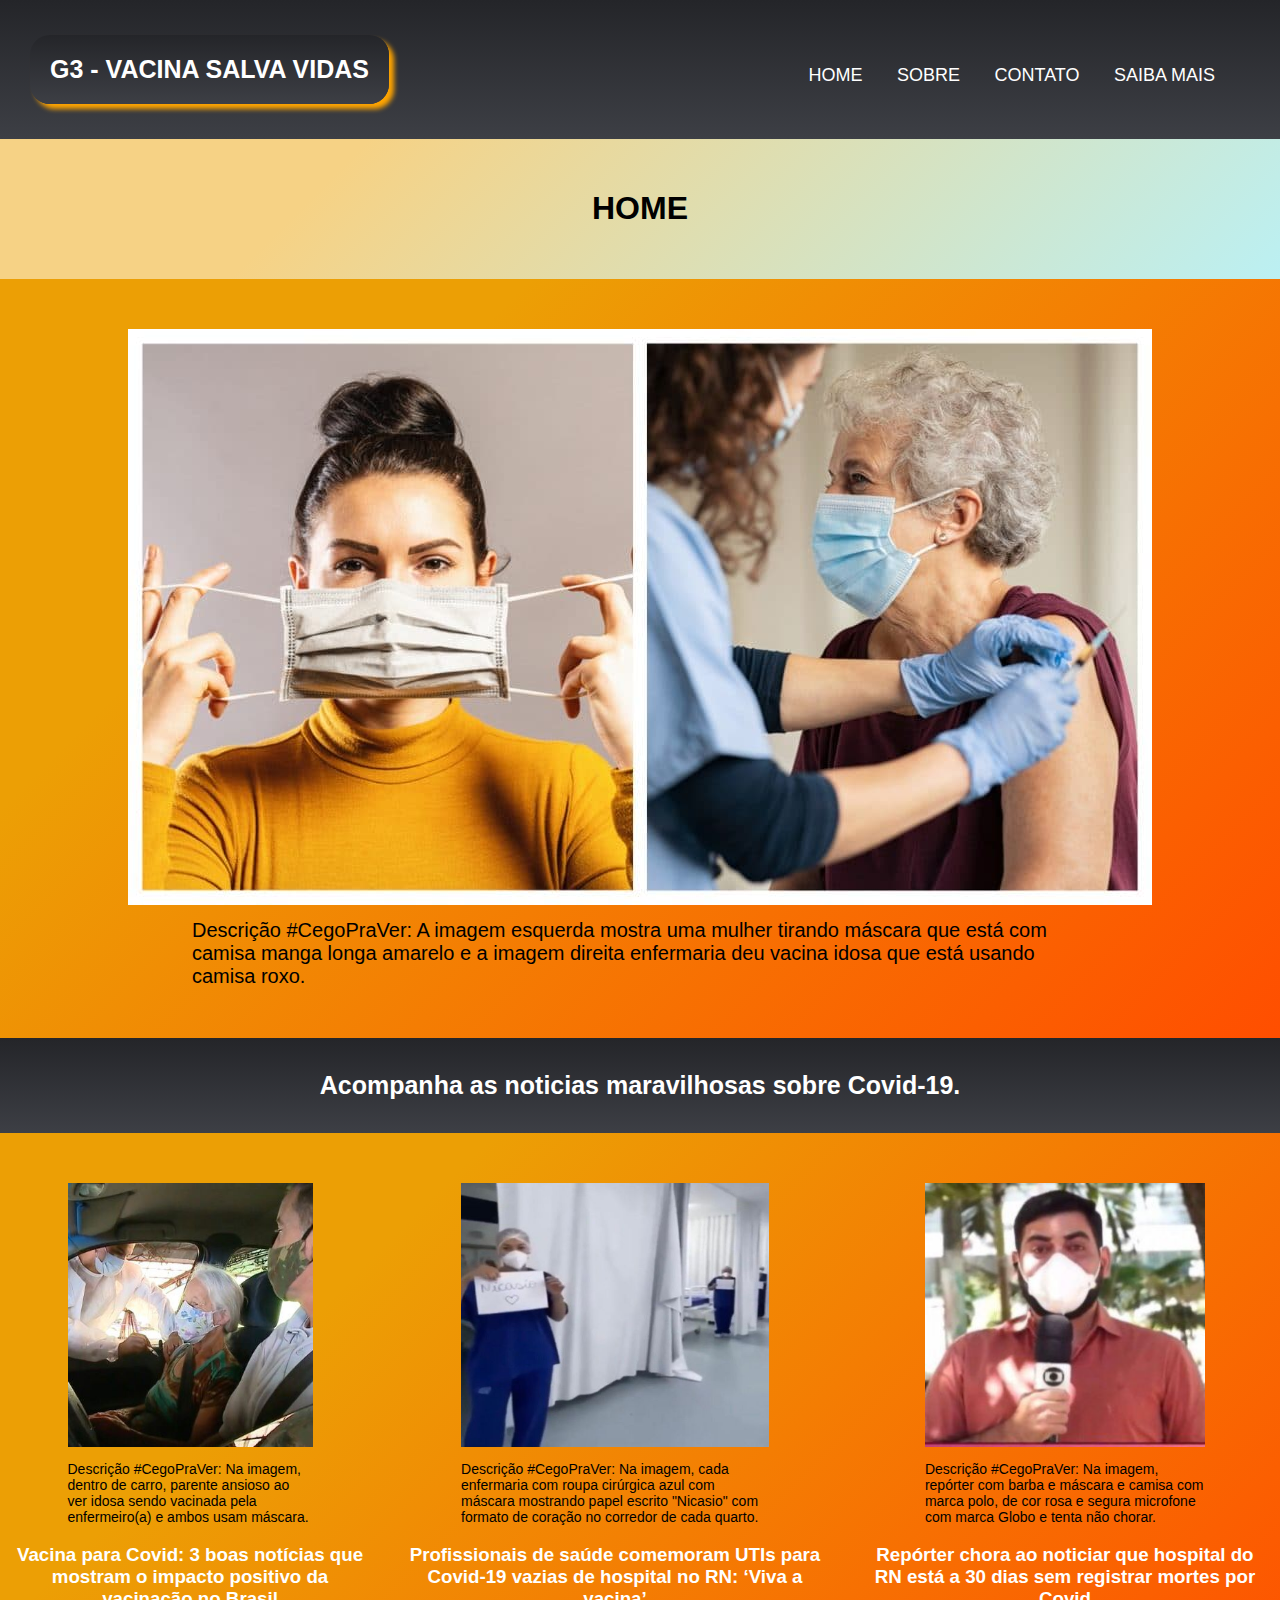
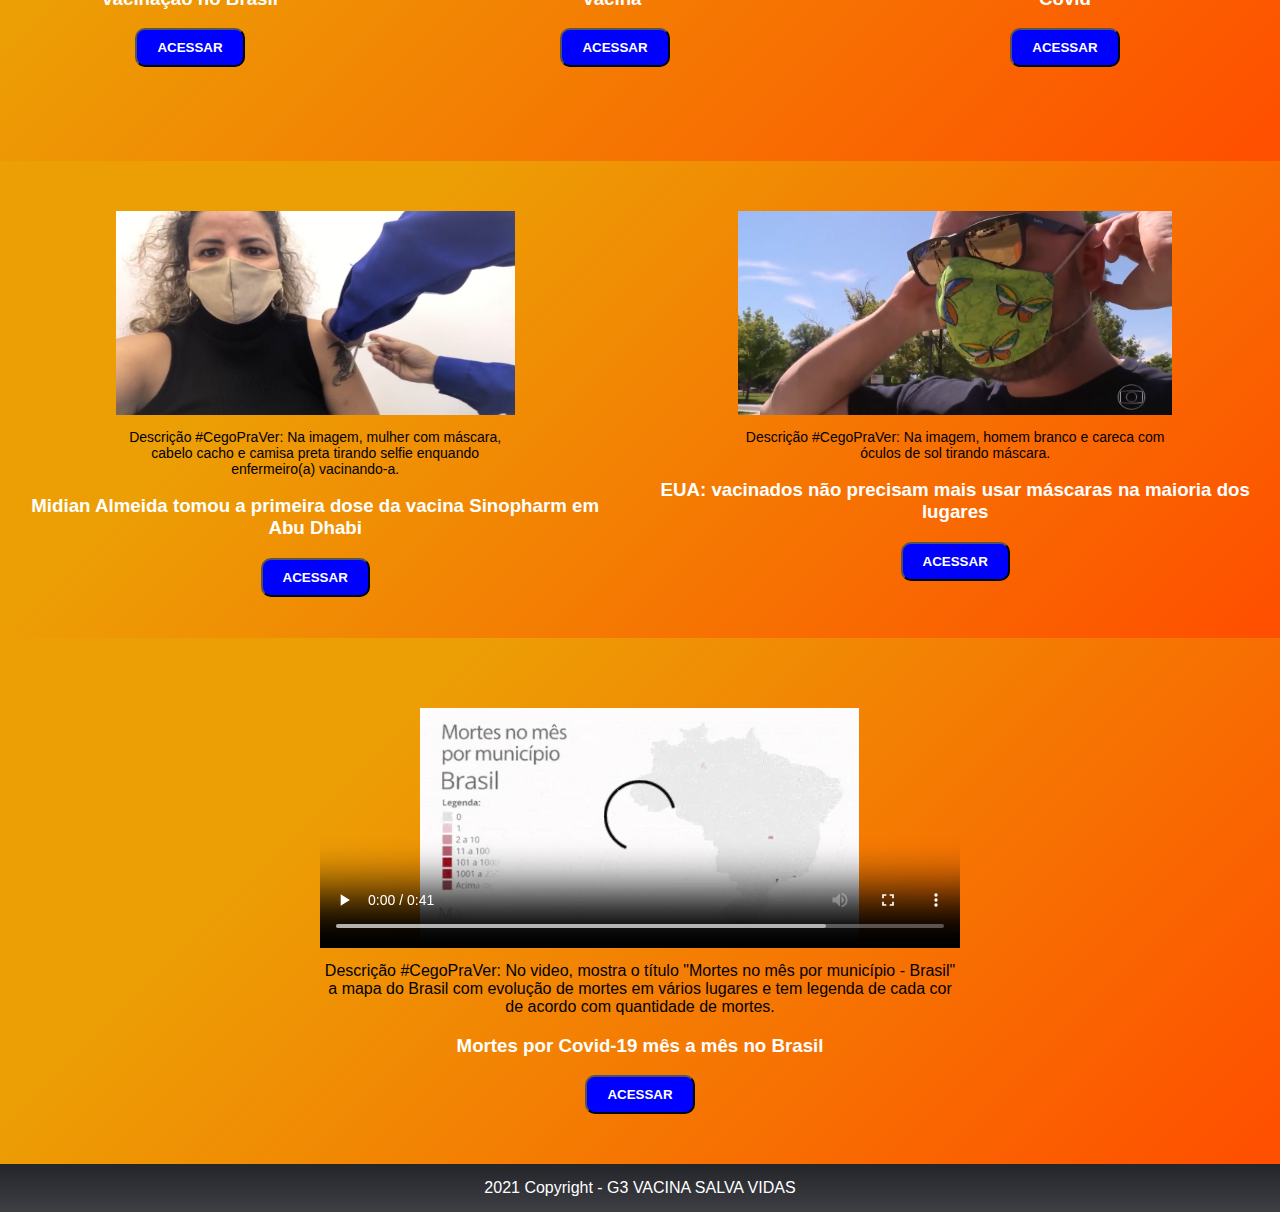
==== commit db4fd4e3: "teste" ====
--- a/html/index.html
+++ b/html/index.html
@@ -15,8 +15,8 @@
     <div id="navbar">
         <div id="title"> G3 - VACINA SALVA VIDAS </div>
         <ul>
-            <li><a href="index.html"> INÍCIO </a></li>
-            <li><a href="quemSomos.html"> QUEM SOMOS</a></li>
+            <li><a href="index.html"> HOME </a></li>
+            <li><a href="sobre.html"> SOBRE </a></li>
             <li><a href="contato.html"> CONTATO </a></li>
             <li><a href="saibaMais.html"> SAIBA MAIS </a></li>
         </ul>
@@ -24,7 +24,7 @@
     
     <!--TITULO-->
     <div id="titulo">
-        <h1>INÍCIO</h1> 
+        <h1>HOME</h1> 
     </div>
 
     <!--2 IMAGENS VACINADAS-->
--- a/css/estilo.css
+++ b/css/estilo.css
@@ -69,7 +69,7 @@
     text-align: center;
 }
 
-/* 2 IMAGENS VACINADAS - PÁGINA INÍCIO */
+/* 2 IMAGENS VACINADAS - PÁGINA HOME */
 #noticiasPrincipais {
     background-color: #ff4e00;
     background-image: linear-gradient(315deg, #ff4e00 0%, #ec9f05 74%);
@@ -89,7 +89,7 @@
     margin-bottom: 10px;
 }
 
-/* INÍCIO DE NOTÍCIAS - PÁGINA INÍCIO */
+/* INÍCIO DE NOTÍCIAS - PÁGINA HOME */
 #noticiasGerais {
     background-image: linear-gradient(#242529, #3D3F45);
     justify-content: center;
@@ -104,7 +104,7 @@
     font-size: 25px;
 }
 
-/* QUADRO 1 DE NOTICIAS - PÁGINA INÍCIO */
+/* QUADRO 1 DE NOTICIAS - PÁGINA HOME */
 #quadro1 {
     width: 100%;
     padding: 40px 0;
@@ -139,7 +139,7 @@
     margin-bottom: 10px;
 }
 
-/* QUADRO 2 DE NOTÍCIAS - PÁGINA INÍCIO */
+/* QUADRO 2 DE NOTÍCIAS - PÁGINA HOME */
 #quadro2 {
     width: 100%;
     padding: 40px 0 10px 0;
@@ -174,7 +174,7 @@
     margin-bottom: 10px;
 }
 
-/* QUADRO 3 DE VIDEO - PÁGINA INÍCIO */
+/* QUADRO 3 DE VIDEO - PÁGINA HOME */
 #videoContainer {
     text-align: center;
     position: relative;
@@ -198,7 +198,7 @@
     margin-bottom: 10px;
 }
 
-/* BOTÃO GERAL - PÁGINA INÍCIO */
+/* BOTÃO GERAL - PÁGINA HOME */
 .botao {
     background-color: blue;
     border-radius: 10px; 
@@ -211,7 +211,7 @@
     text-decoration: none;
 }
 
-/* BOTÃO DE VÍDEO - PÁGINA INÍCIO */
+/* BOTÃO DE VÍDEO - PÁGINA HOME */
 #botao-video {
     background-color: blue;
     border-radius: 10px; 
@@ -225,8 +225,8 @@
     text-decoration: none;
 }
 
-/* QUADRO 1 - PÁGINA QUEM SOMOS */
-#quadroQuemSomos1 {
+/* QUADRO 1 - PÁGINA SOBRE */
+#quadroSobre1 {
     width: 100%;
     padding: 40px 0;
     color: white;
@@ -239,7 +239,7 @@
     background-image: linear-gradient(315deg, #ff4e00 0%, #ec9f05 74%);
 }
 
-.quemSomos {
+.sobre {
     width: 70%;
     display: inline-block;
     text-align: center;
@@ -247,7 +247,7 @@
     padding: 10px;
 }
 
-.quemSomos p {
+.sobre p {
     font-size: 14px;
     width: 70%;
     text-align: center;
@@ -256,12 +256,12 @@
     color: black;
 }
 
-.quemSomos h3 {
-    font-size: 20px;
-}
-
-/* QUADRO 2 - PÁGINA QUEM SOMOS */
-#quadroQuemSomos2 {
+.sobre h3 {
+    font-size: 20px;
+}
+
+/* QUADRO 2 - PÁGINA SOBRE */
+#quadroSobre2 {
     width: 100%;
     padding: 40px 0;
     color: white;
@@ -274,7 +274,7 @@
     background-image: linear-gradient(315deg, #ff4e00 0%, #ec9f05 74%);
 }
 
-.quemSomos2 {
+.sobre2 {
     width:70%;
     display: inline-block;
     text-align: center;
@@ -282,7 +282,7 @@
     padding: 10px;
 }
 
-.quemSomos2 p {
+.sobre2 p {
     font-size: 14px;
     width: 70%;
     text-align: center;
@@ -291,11 +291,11 @@
     color: black;
 }
 
-.quemSomos2 h3 {
-    font-size: 20px;
-}
-
-/* FOTOS - PÁGINA QUEM SOMOS */
+.sobre2 h3 {
+    font-size: 20px;
+}
+
+/* FOTOS - PÁGINA SOBRE */
 .imagemLinkedin {
     max-width: 70%;
     display: flex;
@@ -304,7 +304,7 @@
     text-align: center;
 }
 
-/* BOTÃO DE LINKEDIN - PÁGINA QUEM SOMOS */
+/* BOTÃO DE LINKEDIN - PÁGINA SOBRE */
 .botao-linkedin {
     background-color: #0e76a8;
     border-radius: 10px; 
